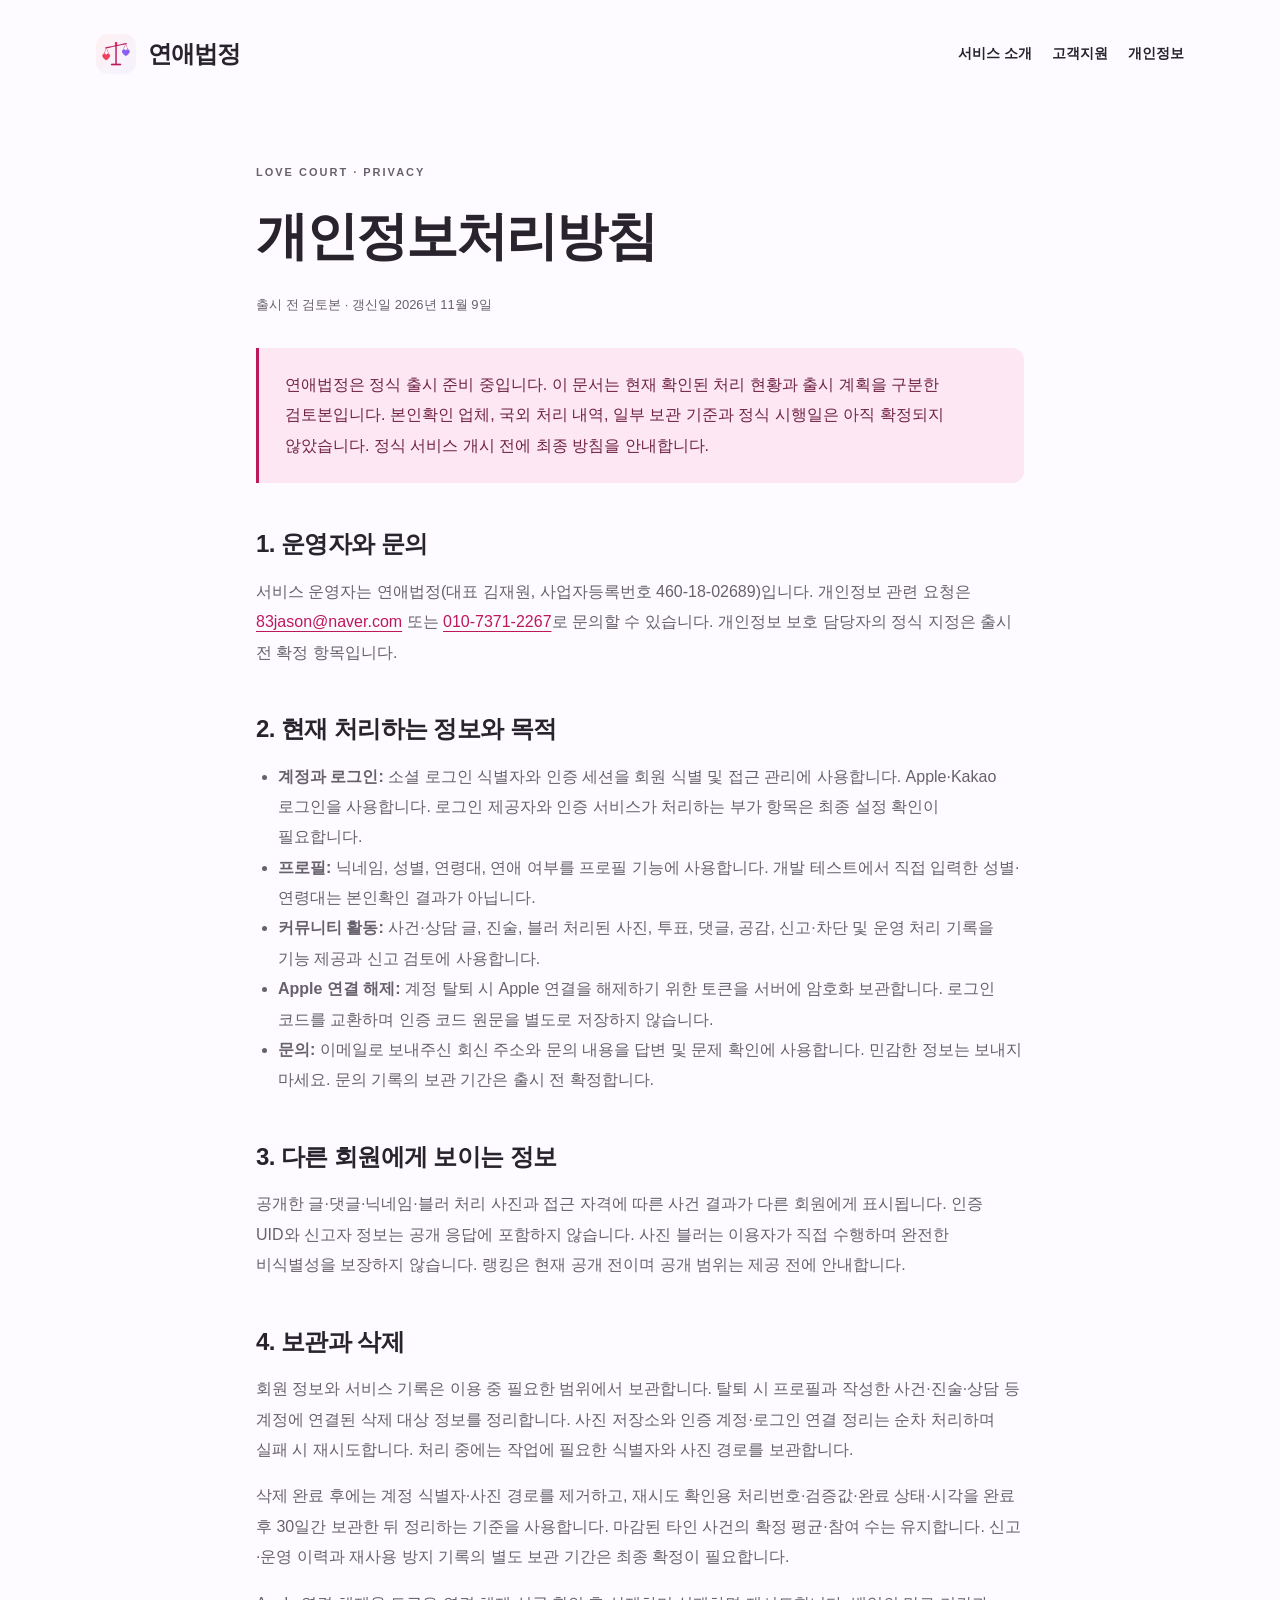
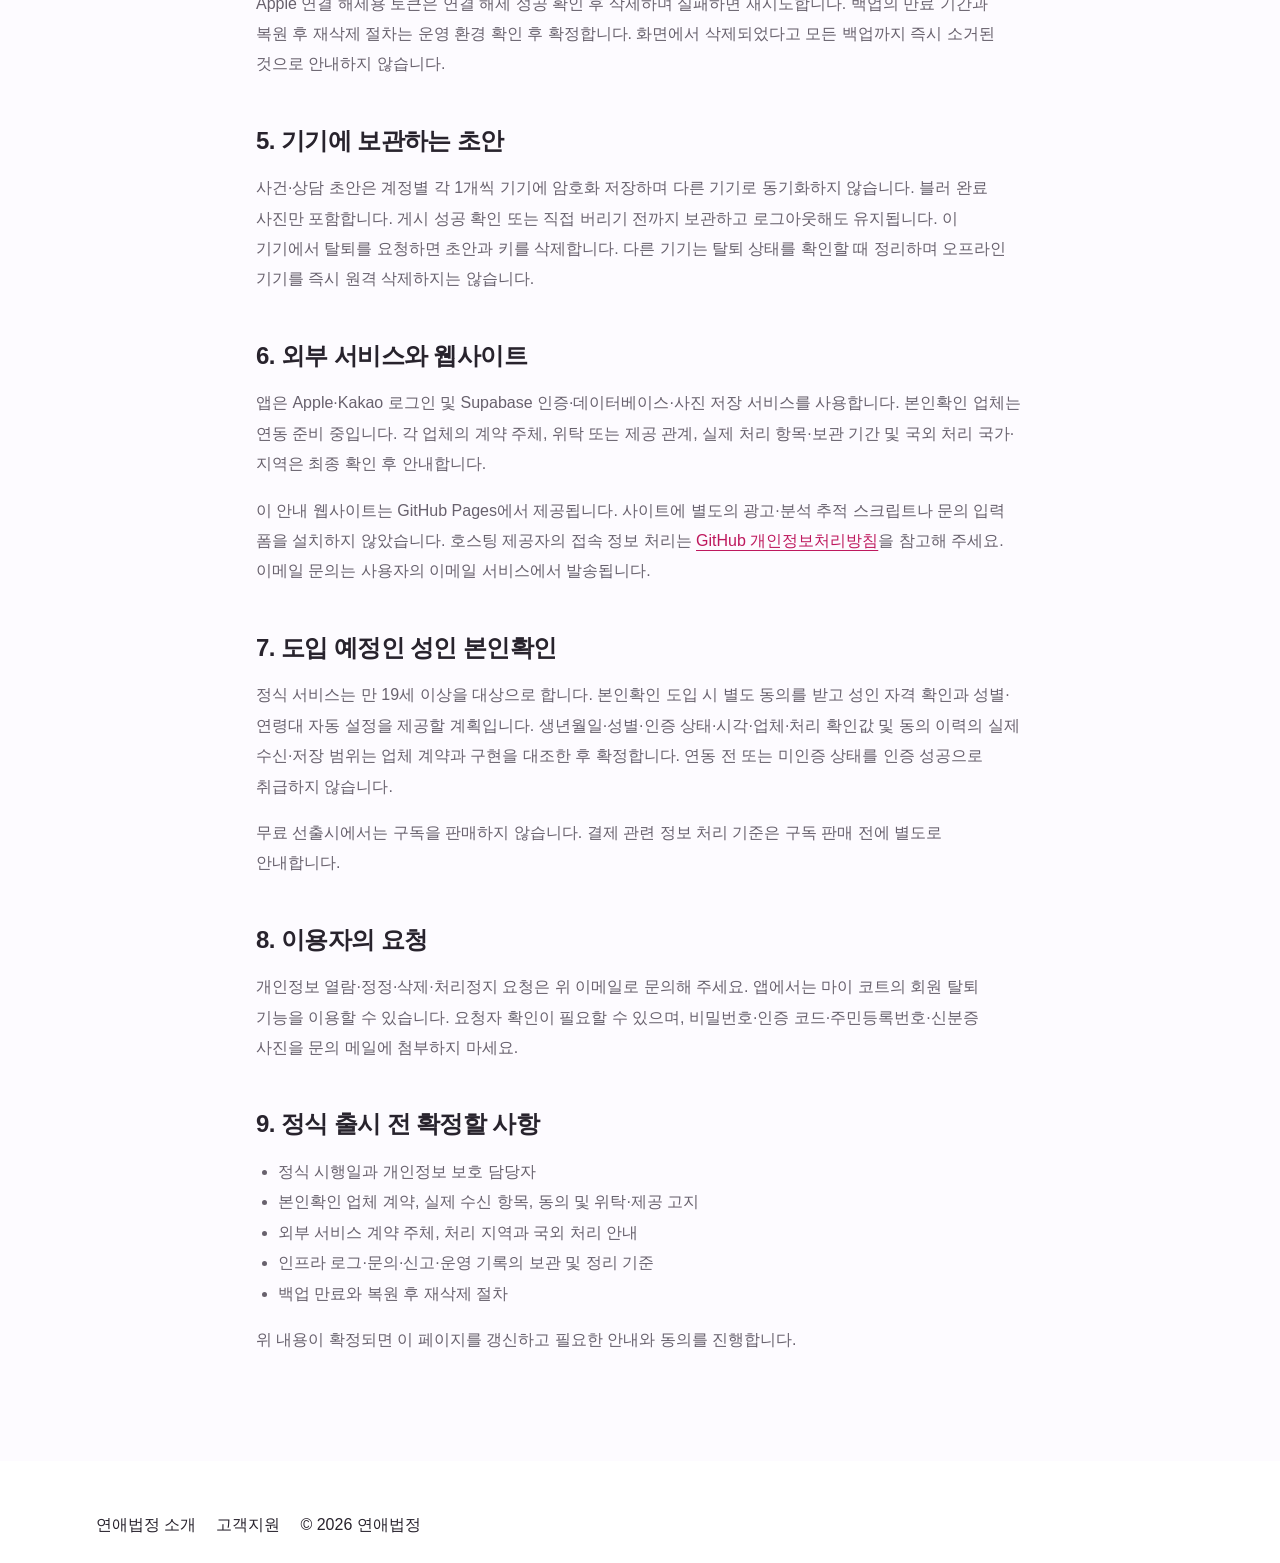
==== privacy.html @ a7d1de3e "docs: add support and privacy review pages" ====
<!doctype html>
<html lang="ko"><head><meta charset="utf-8"><meta name="viewport" content="width=device-width,initial-scale=1"><title>개인정보처리방침 · 출시 전 검토본 | 연애법정</title><meta name="description" content="연애법정의 개인정보 처리 현황과 출시 전 확정 대기 항목을 안내합니다."><link rel="icon" href="icon.png"><link rel="stylesheet" href="style.css"><link rel="stylesheet" href="legal.css"></head>
<body><a class="skip" href="#main">본문 바로가기</a><header class="wrap"><a class="brand" href="index.html"><img src="icon.png" width="40" height="40" alt="">연애법정</a><nav aria-label="주 메뉴"><a href="index.html">서비스 소개</a><a href="support.html">고객지원</a><a href="privacy.html" aria-current="page">개인정보</a></nav></header>
<main id="main" class="wrap document"><p class="eyebrow">LOVE COURT · PRIVACY</p><h1>개인정보처리방침</h1><p class="updated">출시 전 검토본 · 갱신일 2026년 11월 9일</p>
<div class="callout"><p>연애법정은 정식 출시 준비 중입니다. 이 문서는 현재 확인된 처리 현황과 출시 계획을 구분한 검토본입니다. 본인확인 업체, 국외 처리 내역, 일부 보관 기준과 정식 시행일은 아직 확정되지 않았습니다. 정식 서비스 개시 전에 최종 방침을 안내합니다.</p></div>
<h2>1. 운영자와 문의</h2><p>서비스 운영자는 연애법정(대표 김재원, 사업자등록번호 460-18-02689)입니다. 개인정보 관련 요청은 <a href="mailto:83jason@naver.com">83jason@naver.com</a> 또는 <a href="tel:01073712267">010-7371-2267</a>로 문의할 수 있습니다. 개인정보 보호 담당자의 정식 지정은 출시 전 확정 항목입니다.</p>
<h2>2. 현재 처리하는 정보와 목적</h2><ul><li><strong>계정과 로그인:</strong> 소셜 로그인 식별자와 인증 세션을 회원 식별 및 접근 관리에 사용합니다. Apple·Kakao 로그인을 사용합니다. 로그인 제공자와 인증 서비스가 처리하는 부가 항목은 최종 설정 확인이 필요합니다.</li><li><strong>프로필:</strong> 닉네임, 성별, 연령대, 연애 여부를 프로필 기능에 사용합니다. 개발 테스트에서 직접 입력한 성별·연령대는 본인확인 결과가 아닙니다.</li><li><strong>커뮤니티 활동:</strong> 사건·상담 글, 진술, 블러 처리된 사진, 투표, 댓글, 공감, 신고·차단 및 운영 처리 기록을 기능 제공과 신고 검토에 사용합니다.</li><li><strong>Apple 연결 해제:</strong> 계정 탈퇴 시 Apple 연결을 해제하기 위한 토큰을 서버에 암호화 보관합니다. 로그인 코드를 교환하며 인증 코드 원문을 별도로 저장하지 않습니다.</li><li><strong>문의:</strong> 이메일로 보내주신 회신 주소와 문의 내용을 답변 및 문제 확인에 사용합니다. 민감한 정보는 보내지 마세요. 문의 기록의 보관 기간은 출시 전 확정합니다.</li></ul>
<h2>3. 다른 회원에게 보이는 정보</h2><p>공개한 글·댓글·닉네임·블러 처리 사진과 접근 자격에 따른 사건 결과가 다른 회원에게 표시됩니다. 인증 UID와 신고자 정보는 공개 응답에 포함하지 않습니다. 사진 블러는 이용자가 직접 수행하며 완전한 비식별성을 보장하지 않습니다. 랭킹은 현재 공개 전이며 공개 범위는 제공 전에 안내합니다.</p>
<h2>4. 보관과 삭제</h2><p>회원 정보와 서비스 기록은 이용 중 필요한 범위에서 보관합니다. 탈퇴 시 프로필과 작성한 사건·진술·상담 등 계정에 연결된 삭제 대상 정보를 정리합니다. 사진 저장소와 인증 계정·로그인 연결 정리는 순차 처리하며 실패 시 재시도합니다. 처리 중에는 작업에 필요한 식별자와 사진 경로를 보관합니다.</p><p>삭제 완료 후에는 계정 식별자·사진 경로를 제거하고, 재시도 확인용 처리번호·검증값·완료 상태·시각을 완료 후 30일간 보관한 뒤 정리하는 기준을 사용합니다. 마감된 타인 사건의 확정 평균·참여 수는 유지합니다. 신고·운영 이력과 재사용 방지 기록의 별도 보관 기간은 최종 확정이 필요합니다.</p><p>Apple 연결 해제용 토큰은 연결 해제 성공 확인 후 삭제하며 실패하면 재시도합니다. 백업의 만료 기간과 복원 후 재삭제 절차는 운영 환경 확인 후 확정합니다. 화면에서 삭제되었다고 모든 백업까지 즉시 소거된 것으로 안내하지 않습니다.</p>
<h2>5. 기기에 보관하는 초안</h2><p>사건·상담 초안은 계정별 각 1개씩 기기에 암호화 저장하며 다른 기기로 동기화하지 않습니다. 블러 완료 사진만 포함합니다. 게시 성공 확인 또는 직접 버리기 전까지 보관하고 로그아웃해도 유지됩니다. 이 기기에서 탈퇴를 요청하면 초안과 키를 삭제합니다. 다른 기기는 탈퇴 상태를 확인할 때 정리하며 오프라인 기기를 즉시 원격 삭제하지는 않습니다.</p>
<h2>6. 외부 서비스와 웹사이트</h2><p>앱은 Apple·Kakao 로그인 및 Supabase 인증·데이터베이스·사진 저장 서비스를 사용합니다. 본인확인 업체는 연동 준비 중입니다. 각 업체의 계약 주체, 위탁 또는 제공 관계, 실제 처리 항목·보관 기간 및 국외 처리 국가·지역은 최종 확인 후 안내합니다.</p><p>이 안내 웹사이트는 GitHub Pages에서 제공됩니다. 사이트에 별도의 광고·분석 추적 스크립트나 문의 입력 폼을 설치하지 않았습니다. 호스팅 제공자의 접속 정보 처리는 <a href="https://docs.github.com/en/site-policy/privacy-policies/github-general-privacy-statement">GitHub 개인정보처리방침</a>을 참고해 주세요. 이메일 문의는 사용자의 이메일 서비스에서 발송됩니다.</p>
<h2>7. 도입 예정인 성인 본인확인</h2><p>정식 서비스는 만 19세 이상을 대상으로 합니다. 본인확인 도입 시 별도 동의를 받고 성인 자격 확인과 성별·연령대 자동 설정을 제공할 계획입니다. 생년월일·성별·인증 상태·시각·업체·처리 확인값 및 동의 이력의 실제 수신·저장 범위는 업체 계약과 구현을 대조한 후 확정합니다. 연동 전 또는 미인증 상태를 인증 성공으로 취급하지 않습니다.</p><p>무료 선출시에서는 구독을 판매하지 않습니다. 결제 관련 정보 처리 기준은 구독 판매 전에 별도로 안내합니다.</p>
<h2>8. 이용자의 요청</h2><p>개인정보 열람·정정·삭제·처리정지 요청은 위 이메일로 문의해 주세요. 앱에서는 마이 코트의 회원 탈퇴 기능을 이용할 수 있습니다. 요청자 확인이 필요할 수 있으며, 비밀번호·인증 코드·주민등록번호·신분증 사진을 문의 메일에 첨부하지 마세요.</p>
<h2>9. 정식 출시 전 확정할 사항</h2><ul><li>정식 시행일과 개인정보 보호 담당자</li><li>본인확인 업체 계약, 실제 수신 항목, 동의 및 위탁·제공 고지</li><li>외부 서비스 계약 주체, 처리 지역과 국외 처리 안내</li><li>인프라 로그·문의·신고·운영 기록의 보관 및 정리 기준</li><li>백업 만료와 복원 후 재삭제 절차</li></ul><p>위 내용이 확정되면 이 페이지를 갱신하고 필요한 안내와 동의를 진행합니다.</p></main><footer><div class="wrap legal-nav"><a href="index.html">연애법정 소개</a><a href="support.html">고객지원</a><span>© 2026 연애법정</span></div></footer></body></html>
---- style.css ----
:root{--bg:#fdfbff;--ink:#28232d;--muted:#68616d;--pink:#be185d;--line:#e9e3eb}*{box-sizing:border-box}html{scroll-behavior:smooth;scroll-padding-top:30px}body{margin:0;background:var(--bg);color:var(--ink);font-family:-apple-system,BlinkMacSystemFont,"Apple SD Gothic Neo","Noto Sans KR",sans-serif;word-break:keep-all;line-height:1.7}a{color:inherit;text-decoration:none}a:focus-visible{outline:3px solid #7c3aed;outline-offset:6px}a:hover{text-decoration:underline}.wrap{max-width:1160px;padding:0 36px;margin:auto}header{height:108px;display:flex;align-items:center;justify-content:space-between}.brand{font-size:24px;font-weight:800;display:flex;align-items:center;gap:12px;letter-spacing:-1px}.brand img{border-radius:12px}nav{display:flex;gap:28px;align-items:center;font-size:14px;font-weight:600}.status{font-size:12px;color:#9d174d}.hero{display:grid;grid-template-columns:1.1fr 1fr;gap:40px;align-items:center;min-height:660px;padding-top:58px;padding-bottom:80px}.eyebrow{font-size:11px;font-weight:800;letter-spacing:2px;color:var(--pink);margin:0 0 22px}h1{font-size:clamp(44px,5.3vw,66px);line-height:1.2;letter-spacing:-3px;margin:0 0 26px;font-weight:800}.lead{font-size:23px;line-height:1.6;letter-spacing:-.6px;margin:0 0 20px}.intro{font-size:16px;color:var(--muted);margin-bottom:30px}.button{display:inline-flex;align-items:center;justify-content:space-between;gap:35px;padding:15px 24px;background:var(--ink);color:#fff;border-radius:10px;font-size:14px;font-weight:700}.button:hover{background:#43344b;text-decoration:none}.availability{font-size:12px;color:var(--muted);margin-top:18px}.visual{height:475px;position:relative}.orbit{position:absolute;inset:25px 0 15px;background:#fce7f3;border-radius:50%;border:1px solid #fbcfe8}.orbit:after{content:"";position:absolute;inset:25px;border:1px dashed #dbb8d0;border-radius:50%}.example-label{position:absolute;top:0;right:0;font-size:10px;color:var(--muted)}.note{position:absolute;background:#fff;padding:24px 28px;box-shadow:0 14px 40px #60244a0c;border:1px solid #eee5ec;border-radius:16px;width:270px}.note-a{top:65px;left:-8px;transform:rotate(-5deg)}.note-b{right:-6px;top:230px;transform:rotate(5deg);background:#f5f3ff}.speaker{font-size:11px;font-weight:700;color:var(--pink)}.note-b .speaker{color:#6d28d9}.note p{font-size:24px;line-height:1.5;font-weight:700;letter-spacing:-1px;margin:12px 0}.dot{width:9px;height:9px;border-radius:50%;position:absolute;right:25px;top:30px}.rose{background:#fb7185}.violet{background:#a78bfa}.center-mark{position:absolute;top:194px;left:45%;font-family:Georgia,serif;font-size:52px;font-style:italic;color:#9d5080}.visual-caption{position:absolute;bottom:-15px;left:0;right:0;text-align:center;font-size:13px;line-height:1.8;color:#685367}.about{background:#fff;padding:90px 0;border-top:1px solid var(--line);border-bottom:1px solid var(--line)}h2{font-size:36px;letter-spacing:-1.6px;line-height:1.4;margin:0 0 16px}.section-heading>p:last-child{color:var(--muted);font-size:15px}.features{display:grid;grid-template-columns:repeat(3,1fr);gap:34px;margin-top:48px}.features article{border-top:2px solid #fbcfe8;padding-top:25px}.features article:nth-child(2){border-color:#ddd6fe}.number{font-size:11px;letter-spacing:1px;color:var(--muted)}h3{font-size:20px;letter-spacing:-.6px;margin:16px 0 12px}.features p{font-size:15px;color:var(--muted);line-height:1.9}.notice{display:flex;gap:30px;align-items:flex-start;padding-top:65px;padding-bottom:65px}.notice-symbol{font-size:44px;line-height:1.4;color:var(--pink)}.notice h2{font-size:23px;letter-spacing:-.7px}.notice p{font-size:15px;color:var(--muted);max-width:850px;margin:10px 0}.notice .small{font-size:12px}.contact{background:#312737;color:#fff;padding:62px 0}.contact-inner{display:flex;justify-content:space-between;align-items:center;gap:40px}.contact .eyebrow{color:#f9a8d4}.contact h2{font-size:32px}.contact p:not(.eyebrow){font-size:14px;color:#ded5e3}.light{flex-shrink:0;background:#fce7f3;color:#54243f}.light:hover{background:#fbcfe8}footer{padding:50px 0 24px;background:#fff}.brand span{font-size:10px;letter-spacing:1.5px;color:var(--muted);font-weight:500}.business{display:flex;flex-wrap:wrap;gap:10px 28px;margin:28px 0 30px;font-size:13px}.business div{display:flex;gap:10px}.business dt{color:var(--muted)}.business dd{margin:0}.footer-bottom{display:flex;justify-content:space-between;gap:15px;border-top:1px solid var(--line);padding-top:16px;font-size:11px;color:var(--muted)}.skip{position:absolute;top:-80px;padding:10px;background:white;z-index:10}.skip:focus{top:0}@media(max-width:800px){.wrap{padding-left:24px;padding-right:24px}header{height:85px}nav{gap:18px}nav>a:first-child{display:none}.hero{grid-template-columns:1fr;padding-top:35px;gap:40px}.hero-copy{max-width:560px}h1{font-size:52px}.visual{width:min(100%,460px);margin:0 auto;height:460px}.features{grid-template-columns:1fr;gap:25px}.about{padding:60px 0}.features article{padding-top:18px}.features p{max-width:540px}.contact-inner{align-items:flex-start;flex-direction:column;gap:20px}.footer-bottom{flex-direction:column;gap:0}.footer-bottom p{margin:4px 0}.notice{gap:18px}.notice h2{font-size:21px}.business{flex-direction:column;gap:8px}}@media(max-width:400px){.brand{font-size:21px}nav{gap:12px}.status{font-size:10px}h1{font-size:44px}.lead{font-size:20px}.note{width:235px;padding:21px}.note p{font-size:21px}.visual{height:450px}.note-a{left:0}.note-b{right:0}.desktop{display:none}}@media(prefers-reduced-motion:reduce){html{scroll-behavior:auto}}

.screens{padding:80px 0;background:#faf5fc;border-bottom:1px solid var(--line)}.screens-heading{display:flex;justify-content:space-between;gap:35px;align-items:flex-end;margin-bottom:38px}.screens-heading>p{color:var(--muted);font-size:15px;margin-bottom:20px}.screens-grid{display:grid;grid-template-columns:repeat(3,minmax(0,1fr));gap:28px}.screens-grid figure{margin:0;min-width:0}.screens-grid a{display:block;border-radius:18px;overflow:hidden;border:1px solid #eaddeb;box-shadow:0 10px 24px #3a10300a;transition:transform .2s}.screens-grid a:hover{transform:translateY(-5px)}.screens-grid img{display:block;width:100%;height:auto}.screens-grid figcaption{font-size:15px;font-weight:600;margin-top:19px;line-height:1.7}.screens-grid figcaption span{display:block;font-size:11px;font-weight:500;letter-spacing:1px;color:var(--pink);margin-bottom:5px}.screens-note{font-size:12px;color:var(--muted);margin-top:28px;max-width:850px;line-height:1.9}@media(max-width:800px){.screens{padding:55px 0}.screens-heading{display:block}.screens-heading h2{font-size:30px}.screens-grid{gap:16px}.screens-grid figcaption{font-size:13px}nav{gap:14px}}@media(max-width:600px){.screens-grid{grid-template-columns:1fr;max-width:340px;margin:0 auto;gap:35px}.screens-grid figcaption{font-size:16px}.screens-grid figcaption span{font-size:12px}.screens-link{font-size:12px}.status{display:none}}@media(prefers-reduced-motion:reduce){.screens-grid a{transition:none}}
---- legal.css ----
.document{max-width:840px;padding-top:54px;padding-bottom:90px}.document h1{font-size:clamp(34px,6vw,52px);letter-spacing:-2px}.document h2{font-size:24px;letter-spacing:-.6px;margin:44px 0 14px}.document p,.document li{color:var(--muted);line-height:1.9}.document a{color:var(--pink);text-decoration:underline;text-underline-offset:4px}.document .button{color:white;text-decoration:none}.document .callout{padding:22px 26px;background:#fce7f3;border-left:3px solid var(--pink);margin:30px 0;border-radius:0 12px 12px 0}.document .callout p{margin:0;color:#702344}.document dl{display:grid;grid-template-columns:105px 1fr;gap:12px;margin:25px 0}.document dt{font-weight:700}.document dd{margin:0;overflow-wrap:anywhere}.document .updated{font-size:13px}.document details{border-top:1px solid var(--line);padding:20px 0}.document summary{cursor:pointer;font-weight:700}.document ul{padding-left:22px}.legal-nav{display:flex;gap:20px;flex-wrap:wrap}header nav{gap:20px}@media(max-width:600px){header.wrap{height:auto;min-height:90px;gap:15px;flex-wrap:wrap;padding-top:18px;padding-bottom:18px}header nav{font-size:12px;gap:15px}header nav>a:first-child{display:block}.document{padding-top:35px}.document dl{grid-template-columns:1fr;gap:4px}.document dd{margin-bottom:12px}}
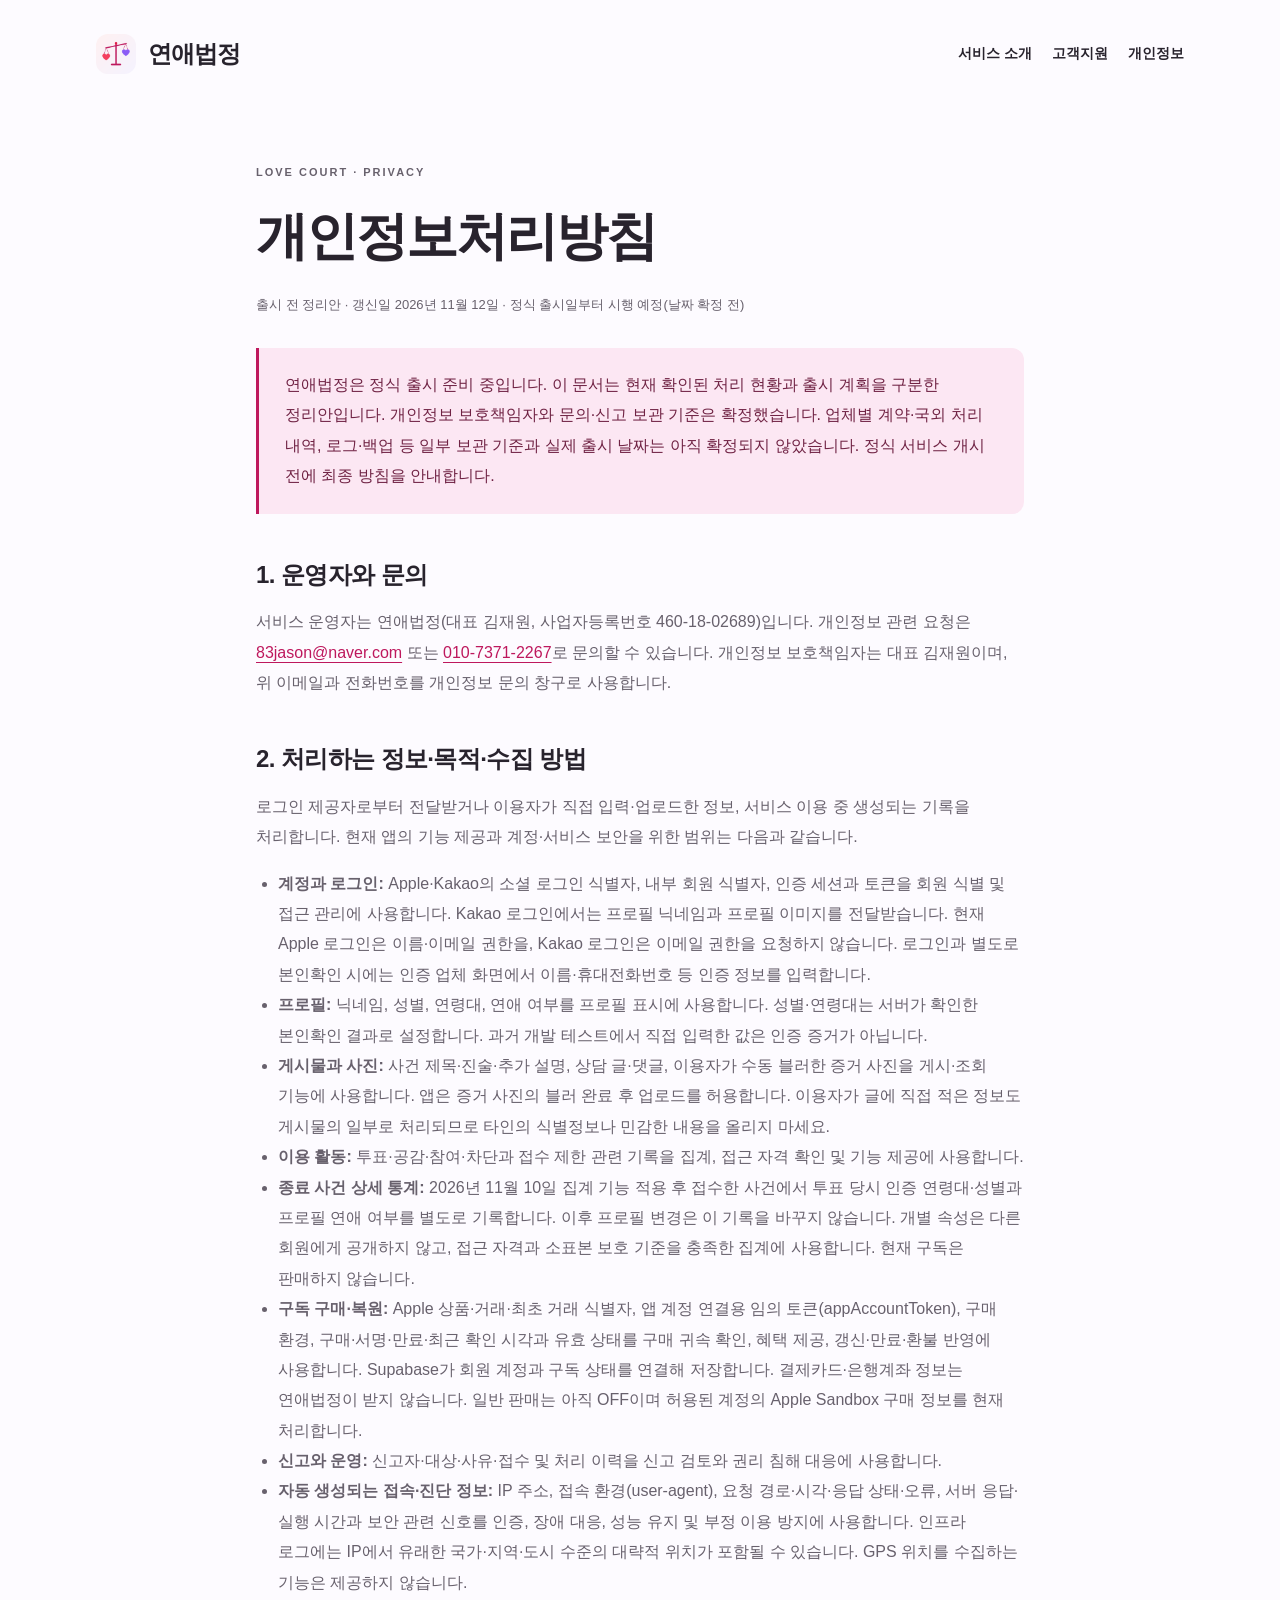
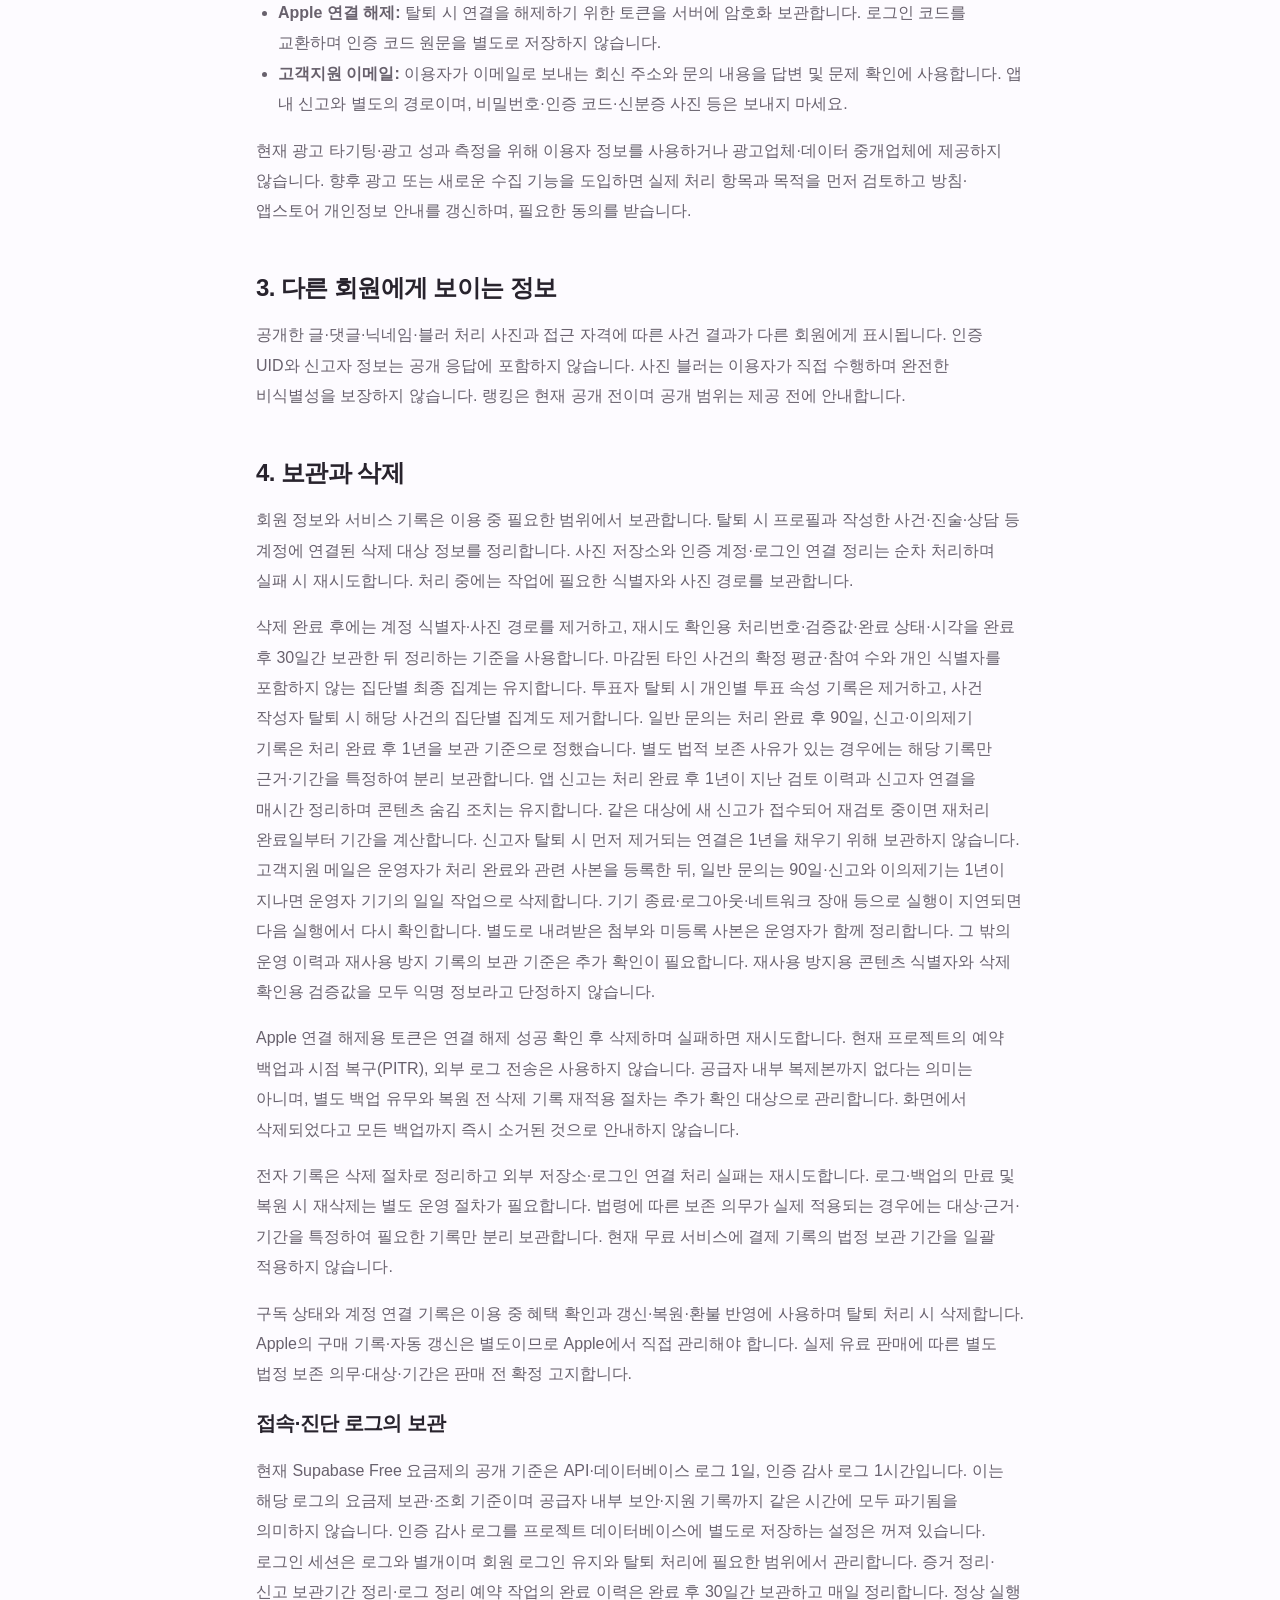
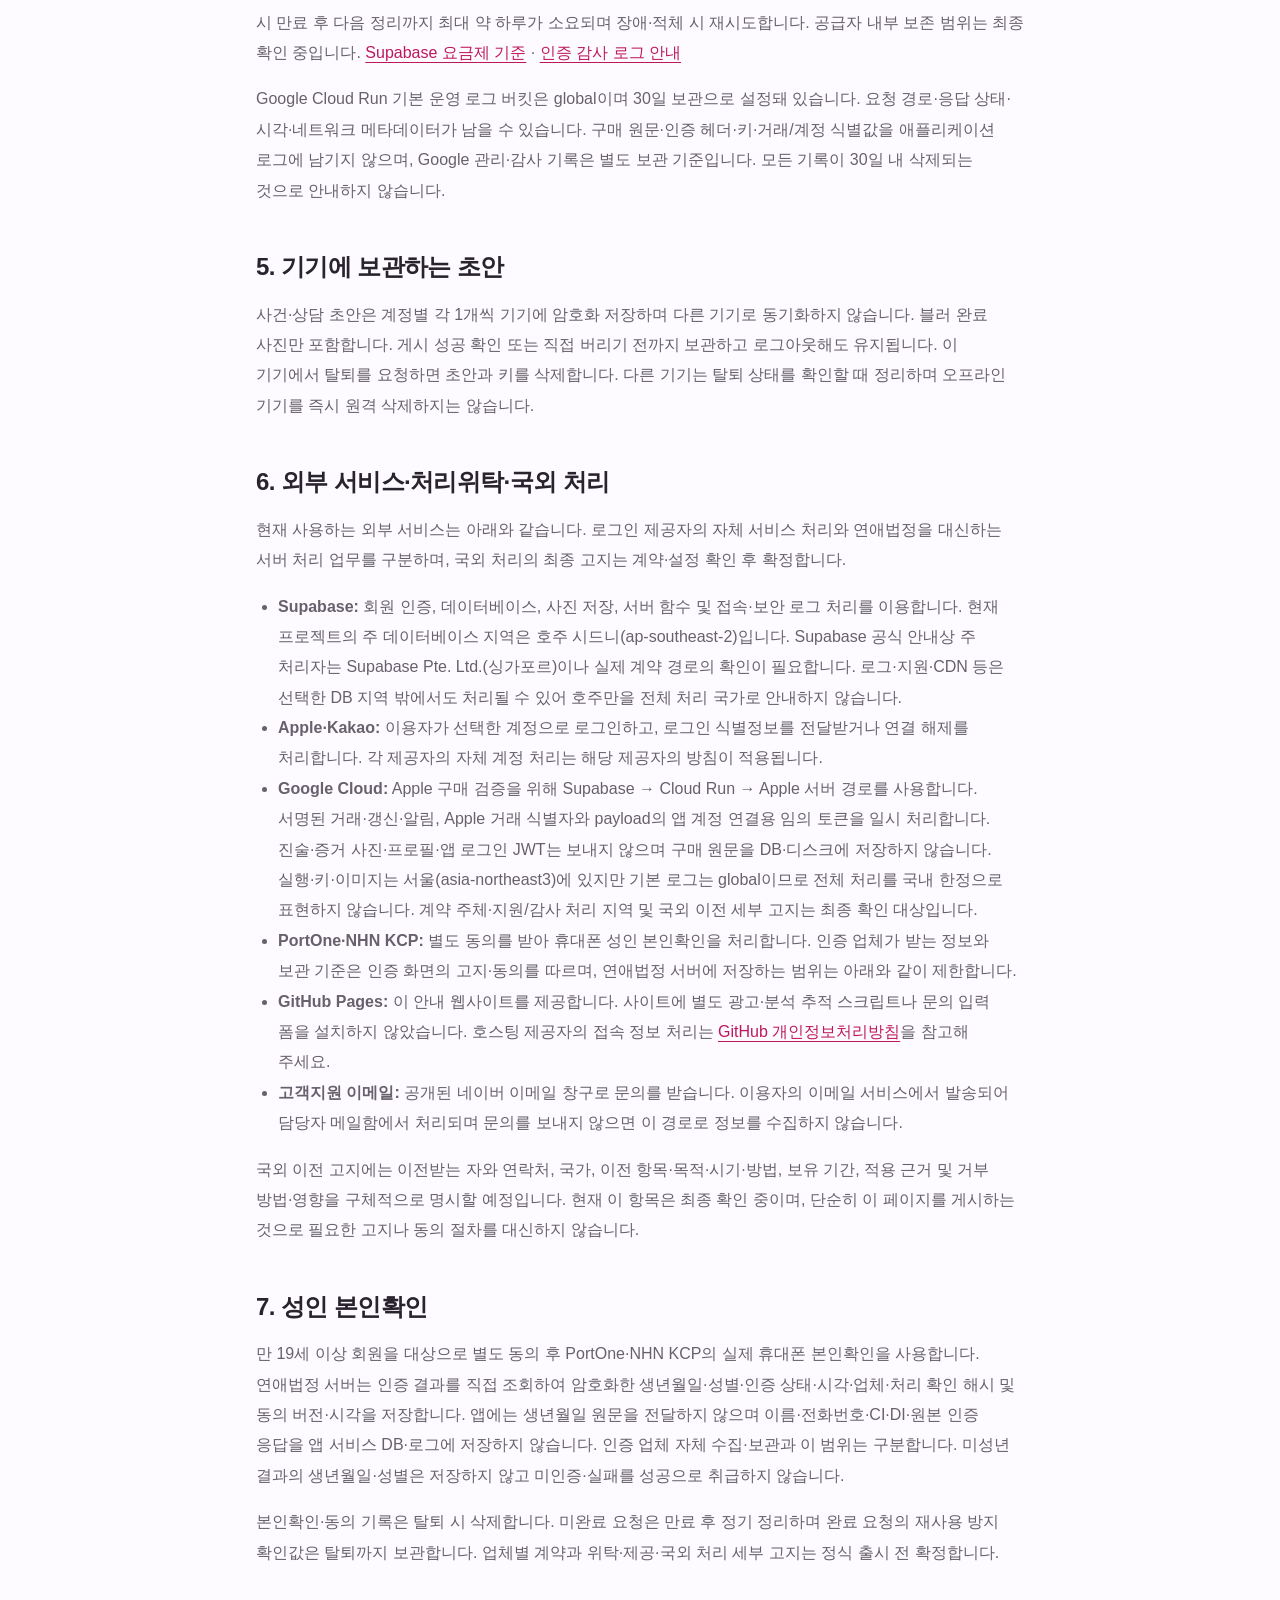
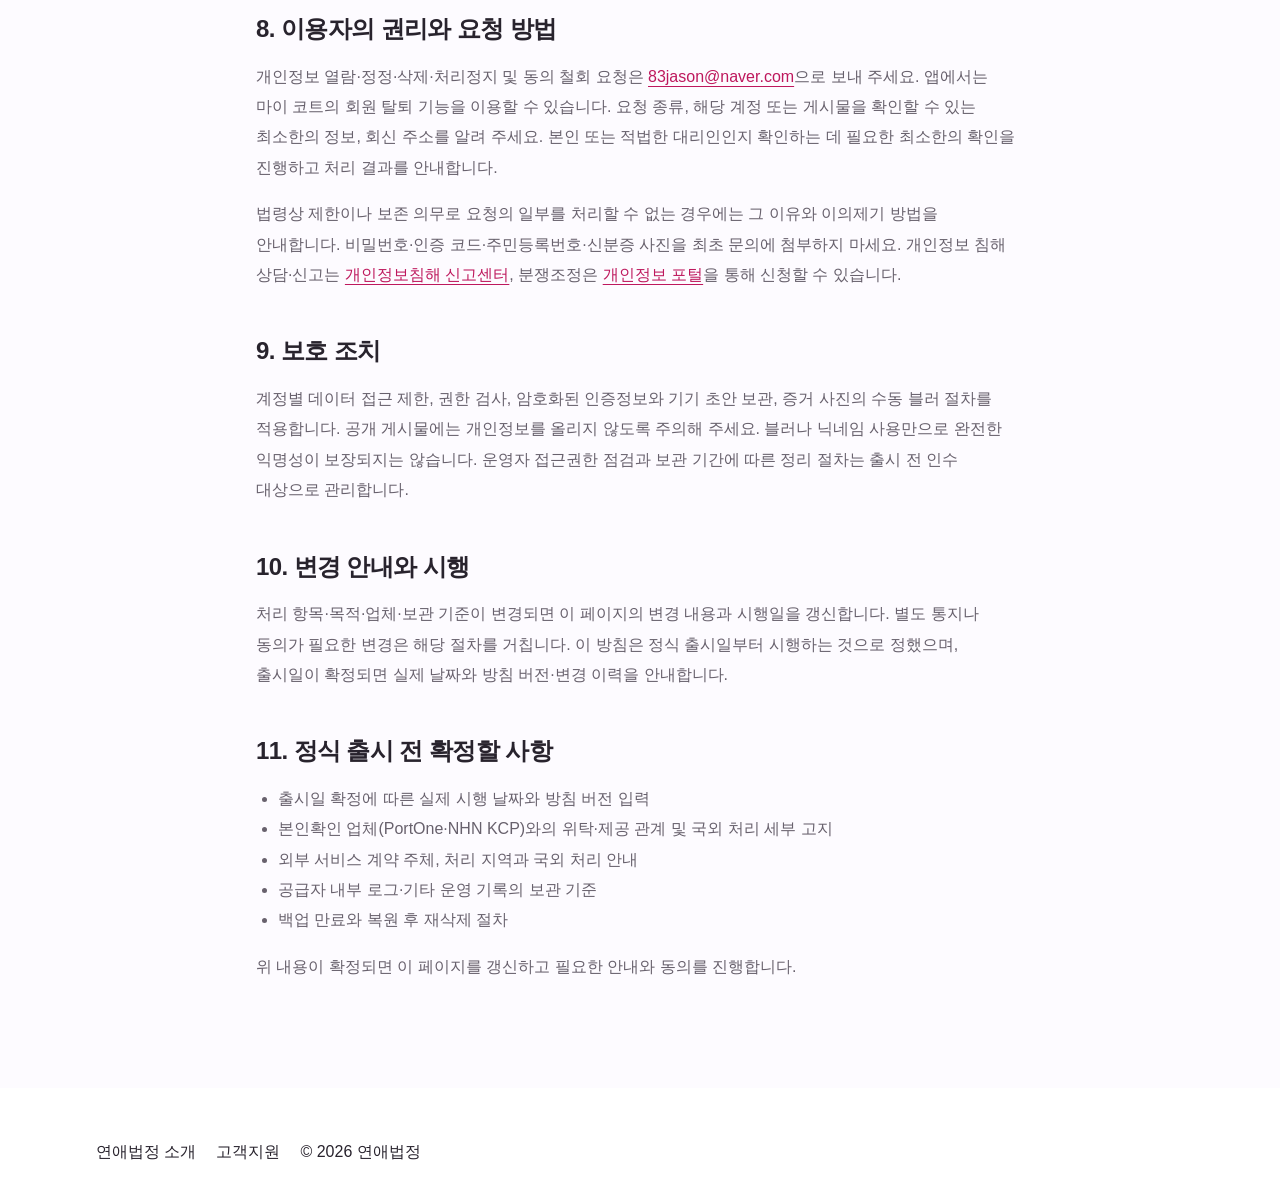
==== commit 1055eb23: "docs: publish updated privacy policy draft Reflects identity verification via PortOne/NHN KCP, Sandb" ====
--- a/privacy.html
+++ b/privacy.html
@@ -1,14 +1,48 @@
 <!doctype html>
-<html lang="ko"><head><meta charset="utf-8"><meta name="viewport" content="width=device-width,initial-scale=1"><title>개인정보처리방침 · 출시 전 검토본 | 연애법정</title><meta name="description" content="연애법정의 개인정보 처리 현황과 출시 전 확정 대기 항목을 안내합니다."><link rel="icon" href="icon.png"><link rel="stylesheet" href="style.css"><link rel="stylesheet" href="legal.css"></head>
+<html lang="ko"><head><meta charset="utf-8"><meta name="viewport" content="width=device-width,initial-scale=1"><title>개인정보처리방침 · 출시 전 정리안 | 연애법정</title><meta name="description" content="연애법정의 개인정보 처리 현황과 출시 전 확정 대기 항목을 안내합니다."><link rel="icon" href="icon.png"><link rel="stylesheet" href="style.css"><link rel="stylesheet" href="legal.css"></head>
 <body><a class="skip" href="#main">본문 바로가기</a><header class="wrap"><a class="brand" href="index.html"><img src="icon.png" width="40" height="40" alt="">연애법정</a><nav aria-label="주 메뉴"><a href="index.html">서비스 소개</a><a href="support.html">고객지원</a><a href="privacy.html" aria-current="page">개인정보</a></nav></header>
-<main id="main" class="wrap document"><p class="eyebrow">LOVE COURT · PRIVACY</p><h1>개인정보처리방침</h1><p class="updated">출시 전 검토본 · 갱신일 2026년 11월 9일</p>
-<div class="callout"><p>연애법정은 정식 출시 준비 중입니다. 이 문서는 현재 확인된 처리 현황과 출시 계획을 구분한 검토본입니다. 본인확인 업체, 국외 처리 내역, 일부 보관 기준과 정식 시행일은 아직 확정되지 않았습니다. 정식 서비스 개시 전에 최종 방침을 안내합니다.</p></div>
-<h2>1. 운영자와 문의</h2><p>서비스 운영자는 연애법정(대표 김재원, 사업자등록번호 460-18-02689)입니다. 개인정보 관련 요청은 <a href="mailto:83jason@naver.com">83jason@naver.com</a> 또는 <a href="tel:01073712267">010-7371-2267</a>로 문의할 수 있습니다. 개인정보 보호 담당자의 정식 지정은 출시 전 확정 항목입니다.</p>
-<h2>2. 현재 처리하는 정보와 목적</h2><ul><li><strong>계정과 로그인:</strong> 소셜 로그인 식별자와 인증 세션을 회원 식별 및 접근 관리에 사용합니다. Apple·Kakao 로그인을 사용합니다. 로그인 제공자와 인증 서비스가 처리하는 부가 항목은 최종 설정 확인이 필요합니다.</li><li><strong>프로필:</strong> 닉네임, 성별, 연령대, 연애 여부를 프로필 기능에 사용합니다. 개발 테스트에서 직접 입력한 성별·연령대는 본인확인 결과가 아닙니다.</li><li><strong>커뮤니티 활동:</strong> 사건·상담 글, 진술, 블러 처리된 사진, 투표, 댓글, 공감, 신고·차단 및 운영 처리 기록을 기능 제공과 신고 검토에 사용합니다.</li><li><strong>Apple 연결 해제:</strong> 계정 탈퇴 시 Apple 연결을 해제하기 위한 토큰을 서버에 암호화 보관합니다. 로그인 코드를 교환하며 인증 코드 원문을 별도로 저장하지 않습니다.</li><li><strong>문의:</strong> 이메일로 보내주신 회신 주소와 문의 내용을 답변 및 문제 확인에 사용합니다. 민감한 정보는 보내지 마세요. 문의 기록의 보관 기간은 출시 전 확정합니다.</li></ul>
+<main id="main" class="wrap document"><p class="eyebrow">LOVE COURT · PRIVACY</p><h1>개인정보처리방침</h1><p class="updated">출시 전 정리안 · 갱신일 2026년 11월 12일 · 정식 출시일부터 시행 예정(날짜 확정 전)</p>
+<div class="callout"><p>연애법정은 정식 출시 준비 중입니다. 이 문서는 현재 확인된 처리 현황과 출시 계획을 구분한 정리안입니다. 개인정보 보호책임자와 문의·신고 보관 기준은 확정했습니다. 업체별 계약·국외 처리 내역, 로그·백업 등 일부 보관 기준과 실제 출시 날짜는 아직 확정되지 않았습니다. 정식 서비스 개시 전에 최종 방침을 안내합니다.</p></div>
+<h2>1. 운영자와 문의</h2><p>서비스 운영자는 연애법정(대표 김재원, 사업자등록번호 460-18-02689)입니다. 개인정보 관련 요청은 <a href="mailto:83jason@naver.com">83jason@naver.com</a> 또는 <a href="tel:01073712267">010-7371-2267</a>로 문의할 수 있습니다. 개인정보 보호책임자는 대표 김재원이며, 위 이메일과 전화번호를 개인정보 문의 창구로 사용합니다.</p>
+<h2>2. 처리하는 정보·목적·수집 방법</h2>
+<p>로그인 제공자로부터 전달받거나 이용자가 직접 입력·업로드한 정보, 서비스 이용 중 생성되는 기록을 처리합니다. 현재 앱의 기능 제공과 계정·서비스 보안을 위한 범위는 다음과 같습니다.</p>
+<ul>
+<li><strong>계정과 로그인:</strong> Apple·Kakao의 소셜 로그인 식별자, 내부 회원 식별자, 인증 세션과 토큰을 회원 식별 및 접근 관리에 사용합니다. Kakao 로그인에서는 프로필 닉네임과 프로필 이미지를 전달받습니다. 현재 Apple 로그인은 이름·이메일 권한을, Kakao 로그인은 이메일 권한을 요청하지 않습니다. 로그인과 별도로 본인확인 시에는 인증 업체 화면에서 이름·휴대전화번호 등 인증 정보를 입력합니다.</li>
+<li><strong>프로필:</strong> 닉네임, 성별, 연령대, 연애 여부를 프로필 표시에 사용합니다. 성별·연령대는 서버가 확인한 본인확인 결과로 설정합니다. 과거 개발 테스트에서 직접 입력한 값은 인증 증거가 아닙니다.</li>
+<li><strong>게시물과 사진:</strong> 사건 제목·진술·추가 설명, 상담 글·댓글, 이용자가 수동 블러한 증거 사진을 게시·조회 기능에 사용합니다. 앱은 증거 사진의 블러 완료 후 업로드를 허용합니다. 이용자가 글에 직접 적은 정보도 게시물의 일부로 처리되므로 타인의 식별정보나 민감한 내용을 올리지 마세요.</li>
+<li><strong>이용 활동:</strong> 투표·공감·참여·차단과 접수 제한 관련 기록을 집계, 접근 자격 확인 및 기능 제공에 사용합니다.</li>
+<li><strong>종료 사건 상세 통계:</strong> 2026년 11월 10일 집계 기능 적용 후 접수한 사건에서 투표 당시 인증 연령대·성별과 프로필 연애 여부를 별도로 기록합니다. 이후 프로필 변경은 이 기록을 바꾸지 않습니다. 개별 속성은 다른 회원에게 공개하지 않고, 접근 자격과 소표본 보호 기준을 충족한 집계에 사용합니다. 현재 구독은 판매하지 않습니다.</li>
+<li><strong>구독 구매·복원:</strong> Apple 상품·거래·최초 거래 식별자, 앱 계정 연결용 임의 토큰(appAccountToken), 구매 환경, 구매·서명·만료·최근 확인 시각과 유효 상태를 구매 귀속 확인, 혜택 제공, 갱신·만료·환불 반영에 사용합니다. Supabase가 회원 계정과 구독 상태를 연결해 저장합니다. 결제카드·은행계좌 정보는 연애법정이 받지 않습니다. 일반 판매는 아직 OFF이며 허용된 계정의 Apple Sandbox 구매 정보를 현재 처리합니다.</li>
+<li><strong>신고와 운영:</strong> 신고자·대상·사유·접수 및 처리 이력을 신고 검토와 권리 침해 대응에 사용합니다.</li>
+<li><strong>자동 생성되는 접속·진단 정보:</strong> IP 주소, 접속 환경(user-agent), 요청 경로·시각·응답 상태·오류, 서버 응답·실행 시간과 보안 관련 신호를 인증, 장애 대응, 성능 유지 및 부정 이용 방지에 사용합니다. 인프라 로그에는 IP에서 유래한 국가·지역·도시 수준의 대략적 위치가 포함될 수 있습니다. GPS 위치를 수집하는 기능은 제공하지 않습니다.</li>
+<li><strong>Apple 연결 해제:</strong> 탈퇴 시 연결을 해제하기 위한 토큰을 서버에 암호화 보관합니다. 로그인 코드를 교환하며 인증 코드 원문을 별도로 저장하지 않습니다.</li>
+<li><strong>고객지원 이메일:</strong> 이용자가 이메일로 보내는 회신 주소와 문의 내용을 답변 및 문제 확인에 사용합니다. 앱 내 신고와 별도의 경로이며, 비밀번호·인증 코드·신분증 사진 등은 보내지 마세요.</li>
+</ul>
+<p>현재 광고 타기팅·광고 성과 측정을 위해 이용자 정보를 사용하거나 광고업체·데이터 중개업체에 제공하지 않습니다. 향후 광고 또는 새로운 수집 기능을 도입하면 실제 처리 항목과 목적을 먼저 검토하고 방침·앱스토어 개인정보 안내를 갱신하며, 필요한 동의를 받습니다.</p>
 <h2>3. 다른 회원에게 보이는 정보</h2><p>공개한 글·댓글·닉네임·블러 처리 사진과 접근 자격에 따른 사건 결과가 다른 회원에게 표시됩니다. 인증 UID와 신고자 정보는 공개 응답에 포함하지 않습니다. 사진 블러는 이용자가 직접 수행하며 완전한 비식별성을 보장하지 않습니다. 랭킹은 현재 공개 전이며 공개 범위는 제공 전에 안내합니다.</p>
-<h2>4. 보관과 삭제</h2><p>회원 정보와 서비스 기록은 이용 중 필요한 범위에서 보관합니다. 탈퇴 시 프로필과 작성한 사건·진술·상담 등 계정에 연결된 삭제 대상 정보를 정리합니다. 사진 저장소와 인증 계정·로그인 연결 정리는 순차 처리하며 실패 시 재시도합니다. 처리 중에는 작업에 필요한 식별자와 사진 경로를 보관합니다.</p><p>삭제 완료 후에는 계정 식별자·사진 경로를 제거하고, 재시도 확인용 처리번호·검증값·완료 상태·시각을 완료 후 30일간 보관한 뒤 정리하는 기준을 사용합니다. 마감된 타인 사건의 확정 평균·참여 수는 유지합니다. 신고·운영 이력과 재사용 방지 기록의 별도 보관 기간은 최종 확정이 필요합니다.</p><p>Apple 연결 해제용 토큰은 연결 해제 성공 확인 후 삭제하며 실패하면 재시도합니다. 백업의 만료 기간과 복원 후 재삭제 절차는 운영 환경 확인 후 확정합니다. 화면에서 삭제되었다고 모든 백업까지 즉시 소거된 것으로 안내하지 않습니다.</p>
+<h2>4. 보관과 삭제</h2><p>회원 정보와 서비스 기록은 이용 중 필요한 범위에서 보관합니다. 탈퇴 시 프로필과 작성한 사건·진술·상담 등 계정에 연결된 삭제 대상 정보를 정리합니다. 사진 저장소와 인증 계정·로그인 연결 정리는 순차 처리하며 실패 시 재시도합니다. 처리 중에는 작업에 필요한 식별자와 사진 경로를 보관합니다.</p><p>삭제 완료 후에는 계정 식별자·사진 경로를 제거하고, 재시도 확인용 처리번호·검증값·완료 상태·시각을 완료 후 30일간 보관한 뒤 정리하는 기준을 사용합니다. 마감된 타인 사건의 확정 평균·참여 수와 개인 식별자를 포함하지 않는 집단별 최종 집계는 유지합니다. 투표자 탈퇴 시 개인별 투표 속성 기록은 제거하고, 사건 작성자 탈퇴 시 해당 사건의 집단별 집계도 제거합니다. 일반 문의는 처리 완료 후 90일, 신고·이의제기 기록은 처리 완료 후 1년을 보관 기준으로 정했습니다. 별도 법적 보존 사유가 있는 경우에는 해당 기록만 근거·기간을 특정하여 분리 보관합니다. 앱 신고는 처리 완료 후 1년이 지난 검토 이력과 신고자 연결을 매시간 정리하며 콘텐츠 숨김 조치는 유지합니다. 같은 대상에 새 신고가 접수되어 재검토 중이면 재처리 완료일부터 기간을 계산합니다. 신고자 탈퇴 시 먼저 제거되는 연결은 1년을 채우기 위해 보관하지 않습니다. 고객지원 메일은 운영자가 처리 완료와 관련 사본을 등록한 뒤, 일반 문의는 90일·신고와 이의제기는 1년이 지나면 운영자 기기의 일일 작업으로 삭제합니다. 기기 종료·로그아웃·네트워크 장애 등으로 실행이 지연되면 다음 실행에서 다시 확인합니다. 별도로 내려받은 첨부와 미등록 사본은 운영자가 함께 정리합니다. 그 밖의 운영 이력과 재사용 방지 기록의 보관 기준은 추가 확인이 필요합니다. 재사용 방지용 콘텐츠 식별자와 삭제 확인용 검증값을 모두 익명 정보라고 단정하지 않습니다.</p><p>Apple 연결 해제용 토큰은 연결 해제 성공 확인 후 삭제하며 실패하면 재시도합니다. 현재 프로젝트의 예약 백업과 시점 복구(PITR), 외부 로그 전송은 사용하지 않습니다. 공급자 내부 복제본까지 없다는 의미는 아니며, 별도 백업 유무와 복원 전 삭제 기록 재적용 절차는 추가 확인 대상으로 관리합니다. 화면에서 삭제되었다고 모든 백업까지 즉시 소거된 것으로 안내하지 않습니다.</p>
+<p>전자 기록은 삭제 절차로 정리하고 외부 저장소·로그인 연결 처리 실패는 재시도합니다. 로그·백업의 만료 및 복원 시 재삭제는 별도 운영 절차가 필요합니다. 법령에 따른 보존 의무가 실제 적용되는 경우에는 대상·근거·기간을 특정하여 필요한 기록만 분리 보관합니다. 현재 무료 서비스에 결제 기록의 법정 보관 기간을 일괄 적용하지 않습니다.</p>
+<p>구독 상태와 계정 연결 기록은 이용 중 혜택 확인과 갱신·복원·환불 반영에 사용하며 탈퇴 처리 시 삭제합니다. Apple의 구매 기록·자동 갱신은 별도이므로 Apple에서 직접 관리해야 합니다. 실제 유료 판매에 따른 별도 법정 보존 의무·대상·기간은 판매 전 확정 고지합니다.</p>
+<h3>접속·진단 로그의 보관</h3><p>현재 Supabase Free 요금제의 공개 기준은 API·데이터베이스 로그 1일, 인증 감사 로그 1시간입니다. 이는 해당 로그의 요금제 보관·조회 기준이며 공급자 내부 보안·지원 기록까지 같은 시간에 모두 파기됨을 의미하지 않습니다. 인증 감사 로그를 프로젝트 데이터베이스에 별도로 저장하는 설정은 꺼져 있습니다. 로그인 세션은 로그와 별개이며 회원 로그인 유지와 탈퇴 처리에 필요한 범위에서 관리합니다. 증거 정리·신고 보관기간 정리·로그 정리 예약 작업의 완료 이력은 완료 후 30일간 보관하고 매일 정리합니다. 정상 실행 시 만료 후 다음 정리까지 최대 약 하루가 소요되며 장애·적체 시 재시도합니다. 공급자 내부 보존 범위는 최종 확인 중입니다. <a href="https://supabase.com/pricing">Supabase 요금제 기준</a> · <a href="https://supabase.com/docs/guides/auth/audit-logs">인증 감사 로그 안내</a></p>
+<p>Google Cloud Run 기본 운영 로그 버킷은 global이며 30일 보관으로 설정돼 있습니다. 요청 경로·응답 상태·시각·네트워크 메타데이터가 남을 수 있습니다. 구매 원문·인증 헤더·키·거래/계정 식별값을 애플리케이션 로그에 남기지 않으며, Google 관리·감사 기록은 별도 보관 기준입니다. 모든 기록이 30일 내 삭제되는 것으로 안내하지 않습니다.</p>
 <h2>5. 기기에 보관하는 초안</h2><p>사건·상담 초안은 계정별 각 1개씩 기기에 암호화 저장하며 다른 기기로 동기화하지 않습니다. 블러 완료 사진만 포함합니다. 게시 성공 확인 또는 직접 버리기 전까지 보관하고 로그아웃해도 유지됩니다. 이 기기에서 탈퇴를 요청하면 초안과 키를 삭제합니다. 다른 기기는 탈퇴 상태를 확인할 때 정리하며 오프라인 기기를 즉시 원격 삭제하지는 않습니다.</p>
-<h2>6. 외부 서비스와 웹사이트</h2><p>앱은 Apple·Kakao 로그인 및 Supabase 인증·데이터베이스·사진 저장 서비스를 사용합니다. 본인확인 업체는 연동 준비 중입니다. 각 업체의 계약 주체, 위탁 또는 제공 관계, 실제 처리 항목·보관 기간 및 국외 처리 국가·지역은 최종 확인 후 안내합니다.</p><p>이 안내 웹사이트는 GitHub Pages에서 제공됩니다. 사이트에 별도의 광고·분석 추적 스크립트나 문의 입력 폼을 설치하지 않았습니다. 호스팅 제공자의 접속 정보 처리는 <a href="https://docs.github.com/en/site-policy/privacy-policies/github-general-privacy-statement">GitHub 개인정보처리방침</a>을 참고해 주세요. 이메일 문의는 사용자의 이메일 서비스에서 발송됩니다.</p>
-<h2>7. 도입 예정인 성인 본인확인</h2><p>정식 서비스는 만 19세 이상을 대상으로 합니다. 본인확인 도입 시 별도 동의를 받고 성인 자격 확인과 성별·연령대 자동 설정을 제공할 계획입니다. 생년월일·성별·인증 상태·시각·업체·처리 확인값 및 동의 이력의 실제 수신·저장 범위는 업체 계약과 구현을 대조한 후 확정합니다. 연동 전 또는 미인증 상태를 인증 성공으로 취급하지 않습니다.</p><p>무료 선출시에서는 구독을 판매하지 않습니다. 결제 관련 정보 처리 기준은 구독 판매 전에 별도로 안내합니다.</p>
-<h2>8. 이용자의 요청</h2><p>개인정보 열람·정정·삭제·처리정지 요청은 위 이메일로 문의해 주세요. 앱에서는 마이 코트의 회원 탈퇴 기능을 이용할 수 있습니다. 요청자 확인이 필요할 수 있으며, 비밀번호·인증 코드·주민등록번호·신분증 사진을 문의 메일에 첨부하지 마세요.</p>
-<h2>9. 정식 출시 전 확정할 사항</h2><ul><li>정식 시행일과 개인정보 보호 담당자</li><li>본인확인 업체 계약, 실제 수신 항목, 동의 및 위탁·제공 고지</li><li>외부 서비스 계약 주체, 처리 지역과 국외 처리 안내</li><li>인프라 로그·문의·신고·운영 기록의 보관 및 정리 기준</li><li>백업 만료와 복원 후 재삭제 절차</li></ul><p>위 내용이 확정되면 이 페이지를 갱신하고 필요한 안내와 동의를 진행합니다.</p></main><footer><div class="wrap legal-nav"><a href="index.html">연애법정 소개</a><a href="support.html">고객지원</a><span>© 2026 연애법정</span></div></footer></body></html>
+<h2>6. 외부 서비스·처리위탁·국외 처리</h2>
+<p>현재 사용하는 외부 서비스는 아래와 같습니다. 로그인 제공자의 자체 서비스 처리와 연애법정을 대신하는 서버 처리 업무를 구분하며, 국외 처리의 최종 고지는 계약·설정 확인 후 확정합니다.</p>
+<ul>
+<li><strong>Supabase:</strong> 회원 인증, 데이터베이스, 사진 저장, 서버 함수 및 접속·보안 로그 처리를 이용합니다. 현재 프로젝트의 주 데이터베이스 지역은 호주 시드니(ap-southeast-2)입니다. Supabase 공식 안내상 주 처리자는 Supabase Pte. Ltd.(싱가포르)이나 실제 계약 경로의 확인이 필요합니다. 로그·지원·CDN 등은 선택한 DB 지역 밖에서도 처리될 수 있어 호주만을 전체 처리 국가로 안내하지 않습니다.</li>
+<li><strong>Apple·Kakao:</strong> 이용자가 선택한 계정으로 로그인하고, 로그인 식별정보를 전달받거나 연결 해제를 처리합니다. 각 제공자의 자체 계정 처리는 해당 제공자의 방침이 적용됩니다.</li>
+<li><strong>Google Cloud:</strong> Apple 구매 검증을 위해 Supabase → Cloud Run → Apple 서버 경로를 사용합니다. 서명된 거래·갱신·알림, Apple 거래 식별자와 payload의 앱 계정 연결용 임의 토큰을 일시 처리합니다. 진술·증거 사진·프로필·앱 로그인 JWT는 보내지 않으며 구매 원문을 DB·디스크에 저장하지 않습니다. 실행·키·이미지는 서울(asia-northeast3)에 있지만 기본 로그는 global이므로 전체 처리를 국내 한정으로 표현하지 않습니다. 계약 주체·지원/감사 처리 지역 및 국외 이전 세부 고지는 최종 확인 대상입니다.</li>
+<li><strong>PortOne·NHN KCP:</strong> 별도 동의를 받아 휴대폰 성인 본인확인을 처리합니다. 인증 업체가 받는 정보와 보관 기준은 인증 화면의 고지·동의를 따르며, 연애법정 서버에 저장하는 범위는 아래와 같이 제한합니다.</li>
+<li><strong>GitHub Pages:</strong> 이 안내 웹사이트를 제공합니다. 사이트에 별도 광고·분석 추적 스크립트나 문의 입력 폼을 설치하지 않았습니다. 호스팅 제공자의 접속 정보 처리는 <a href="https://docs.github.com/en/site-policy/privacy-policies/github-general-privacy-statement">GitHub 개인정보처리방침</a>을 참고해 주세요.</li>
+<li><strong>고객지원 이메일:</strong> 공개된 네이버 이메일 창구로 문의를 받습니다. 이용자의 이메일 서비스에서 발송되어 담당자 메일함에서 처리되며 문의를 보내지 않으면 이 경로로 정보를 수집하지 않습니다.</li>
+</ul>
+<p>국외 이전 고지에는 이전받는 자와 연락처, 국가, 이전 항목·목적·시기·방법, 보유 기간, 적용 근거 및 거부 방법·영향을 구체적으로 명시할 예정입니다. 현재 이 항목은 최종 확인 중이며, 단순히 이 페이지를 게시하는 것으로 필요한 고지나 동의 절차를 대신하지 않습니다.</p>
+<h2>7. 성인 본인확인</h2><p>만 19세 이상 회원을 대상으로 별도 동의 후 PortOne·NHN KCP의 실제 휴대폰 본인확인을 사용합니다. 연애법정 서버는 인증 결과를 직접 조회하여 암호화한 생년월일·성별·인증 상태·시각·업체·처리 확인 해시 및 동의 버전·시각을 저장합니다. 앱에는 생년월일 원문을 전달하지 않으며 이름·전화번호·CI·DI·원본 인증 응답을 앱 서비스 DB·로그에 저장하지 않습니다. 인증 업체 자체 수집·보관과 이 범위는 구분합니다. 미성년 결과의 생년월일·성별은 저장하지 않고 미인증·실패를 성공으로 취급하지 않습니다.</p><p>본인확인·동의 기록은 탈퇴 시 삭제합니다. 미완료 요청은 만료 후 정기 정리하며 완료 요청의 재사용 방지 확인값은 탈퇴까지 보관합니다. 업체별 계약과 위탁·제공·국외 처리 세부 고지는 정식 출시 전 확정합니다.</p>
+<h2>8. 이용자의 권리와 요청 방법</h2>
+<p>개인정보 열람·정정·삭제·처리정지 및 동의 철회 요청은 <a href="mailto:83jason@naver.com">83jason@naver.com</a>으로 보내 주세요. 앱에서는 마이 코트의 회원 탈퇴 기능을 이용할 수 있습니다. 요청 종류, 해당 계정 또는 게시물을 확인할 수 있는 최소한의 정보, 회신 주소를 알려 주세요. 본인 또는 적법한 대리인인지 확인하는 데 필요한 최소한의 확인을 진행하고 처리 결과를 안내합니다.</p>
+<p>법령상 제한이나 보존 의무로 요청의 일부를 처리할 수 없는 경우에는 그 이유와 이의제기 방법을 안내합니다. 비밀번호·인증 코드·주민등록번호·신분증 사진을 최초 문의에 첨부하지 마세요. 개인정보 침해 상담·신고는 <a href="https://privacy.kisa.or.kr/">개인정보침해 신고센터</a>, 분쟁조정은 <a href="https://www.privacy.go.kr/">개인정보 포털</a>을 통해 신청할 수 있습니다.</p>
+<h2>9. 보호 조치</h2>
+<p>계정별 데이터 접근 제한, 권한 검사, 암호화된 인증정보와 기기 초안 보관, 증거 사진의 수동 블러 절차를 적용합니다. 공개 게시물에는 개인정보를 올리지 않도록 주의해 주세요. 블러나 닉네임 사용만으로 완전한 익명성이 보장되지는 않습니다. 운영자 접근권한 점검과 보관 기간에 따른 정리 절차는 출시 전 인수 대상으로 관리합니다.</p>
+<h2>10. 변경 안내와 시행</h2>
+<p>처리 항목·목적·업체·보관 기준이 변경되면 이 페이지의 변경 내용과 시행일을 갱신합니다. 별도 통지나 동의가 필요한 변경은 해당 절차를 거칩니다. 이 방침은 정식 출시일부터 시행하는 것으로 정했으며, 출시일이 확정되면 실제 날짜와 방침 버전·변경 이력을 안내합니다.</p>
+<h2>11. 정식 출시 전 확정할 사항</h2><ul><li>출시일 확정에 따른 실제 시행 날짜와 방침 버전 입력</li><li>본인확인 업체(PortOne·NHN KCP)와의 위탁·제공 관계 및 국외 처리 세부 고지</li><li>외부 서비스 계약 주체, 처리 지역과 국외 처리 안내</li><li>공급자 내부 로그·기타 운영 기록의 보관 기준</li><li>백업 만료와 복원 후 재삭제 절차</li></ul><p>위 내용이 확정되면 이 페이지를 갱신하고 필요한 안내와 동의를 진행합니다.</p></main><footer><div class="wrap legal-nav"><a href="index.html">연애법정 소개</a><a href="support.html">고객지원</a><span>© 2026 연애법정</span></div></footer></body></html>
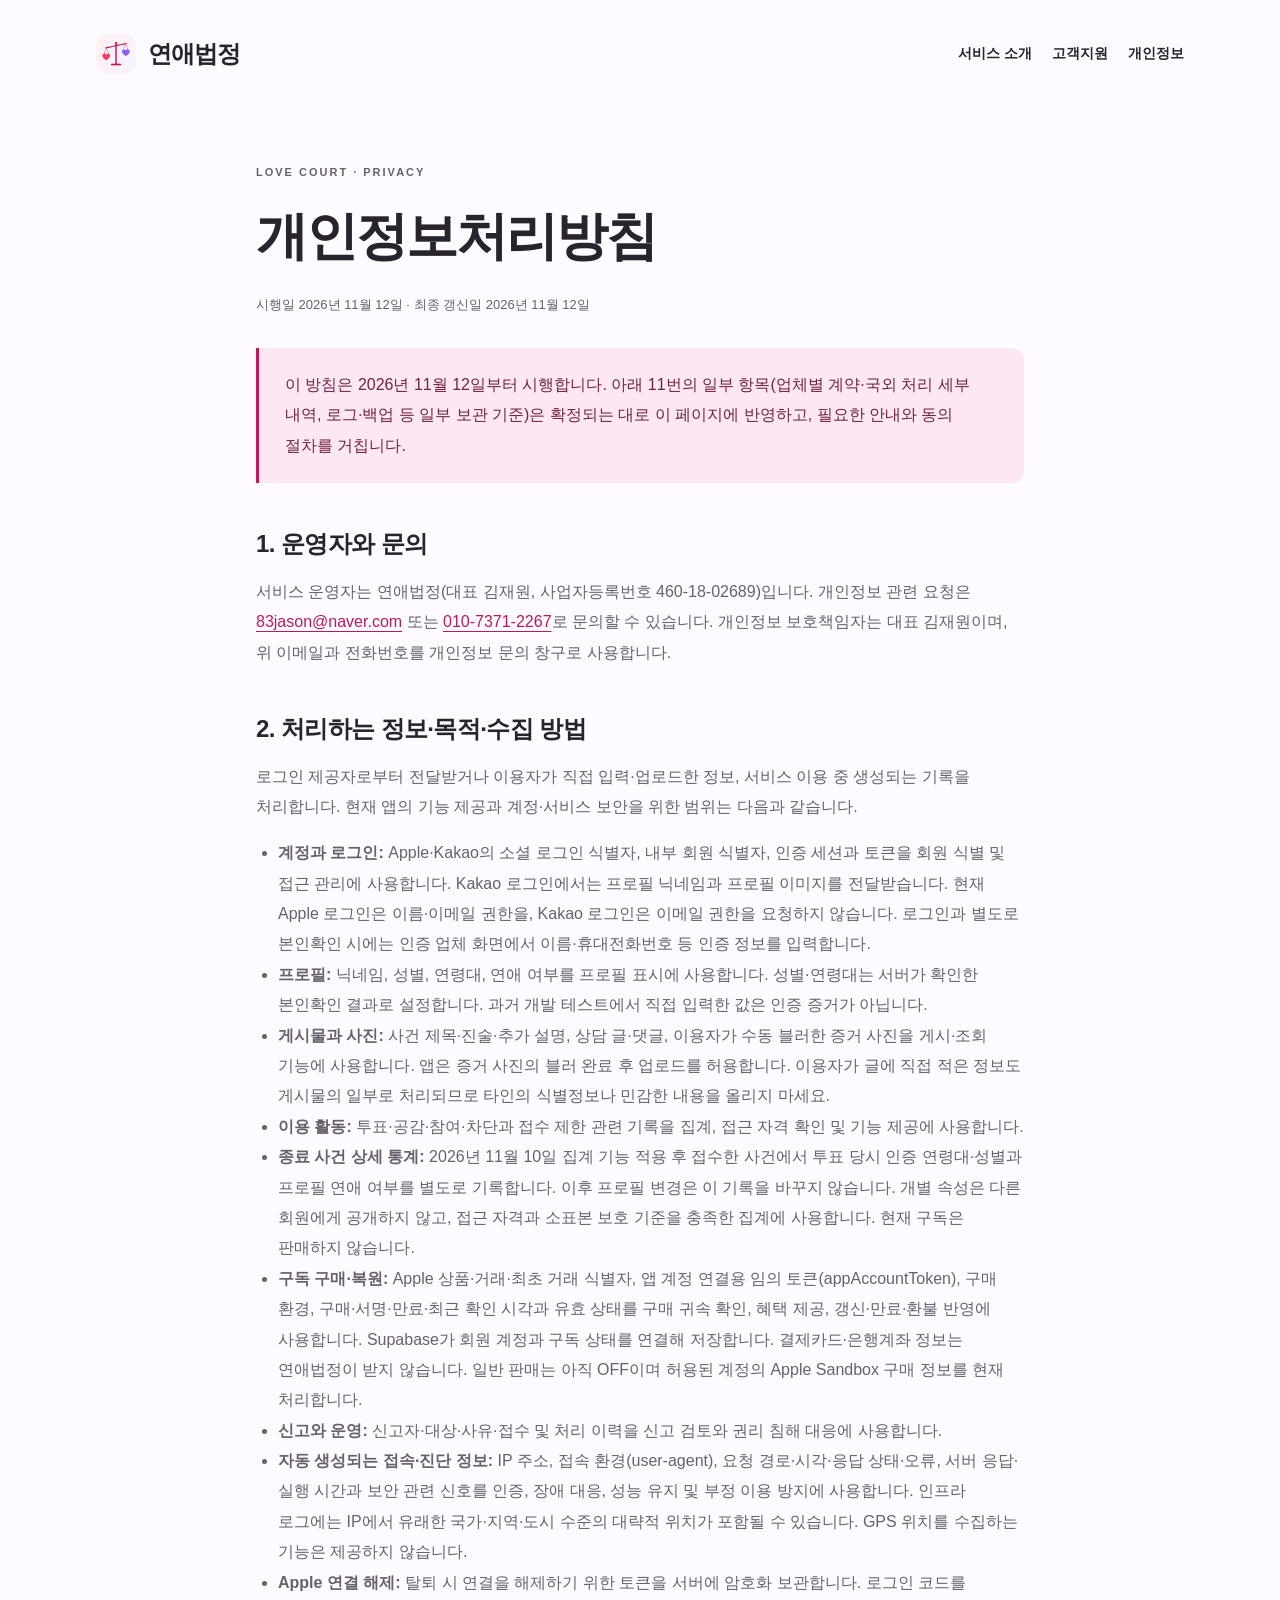
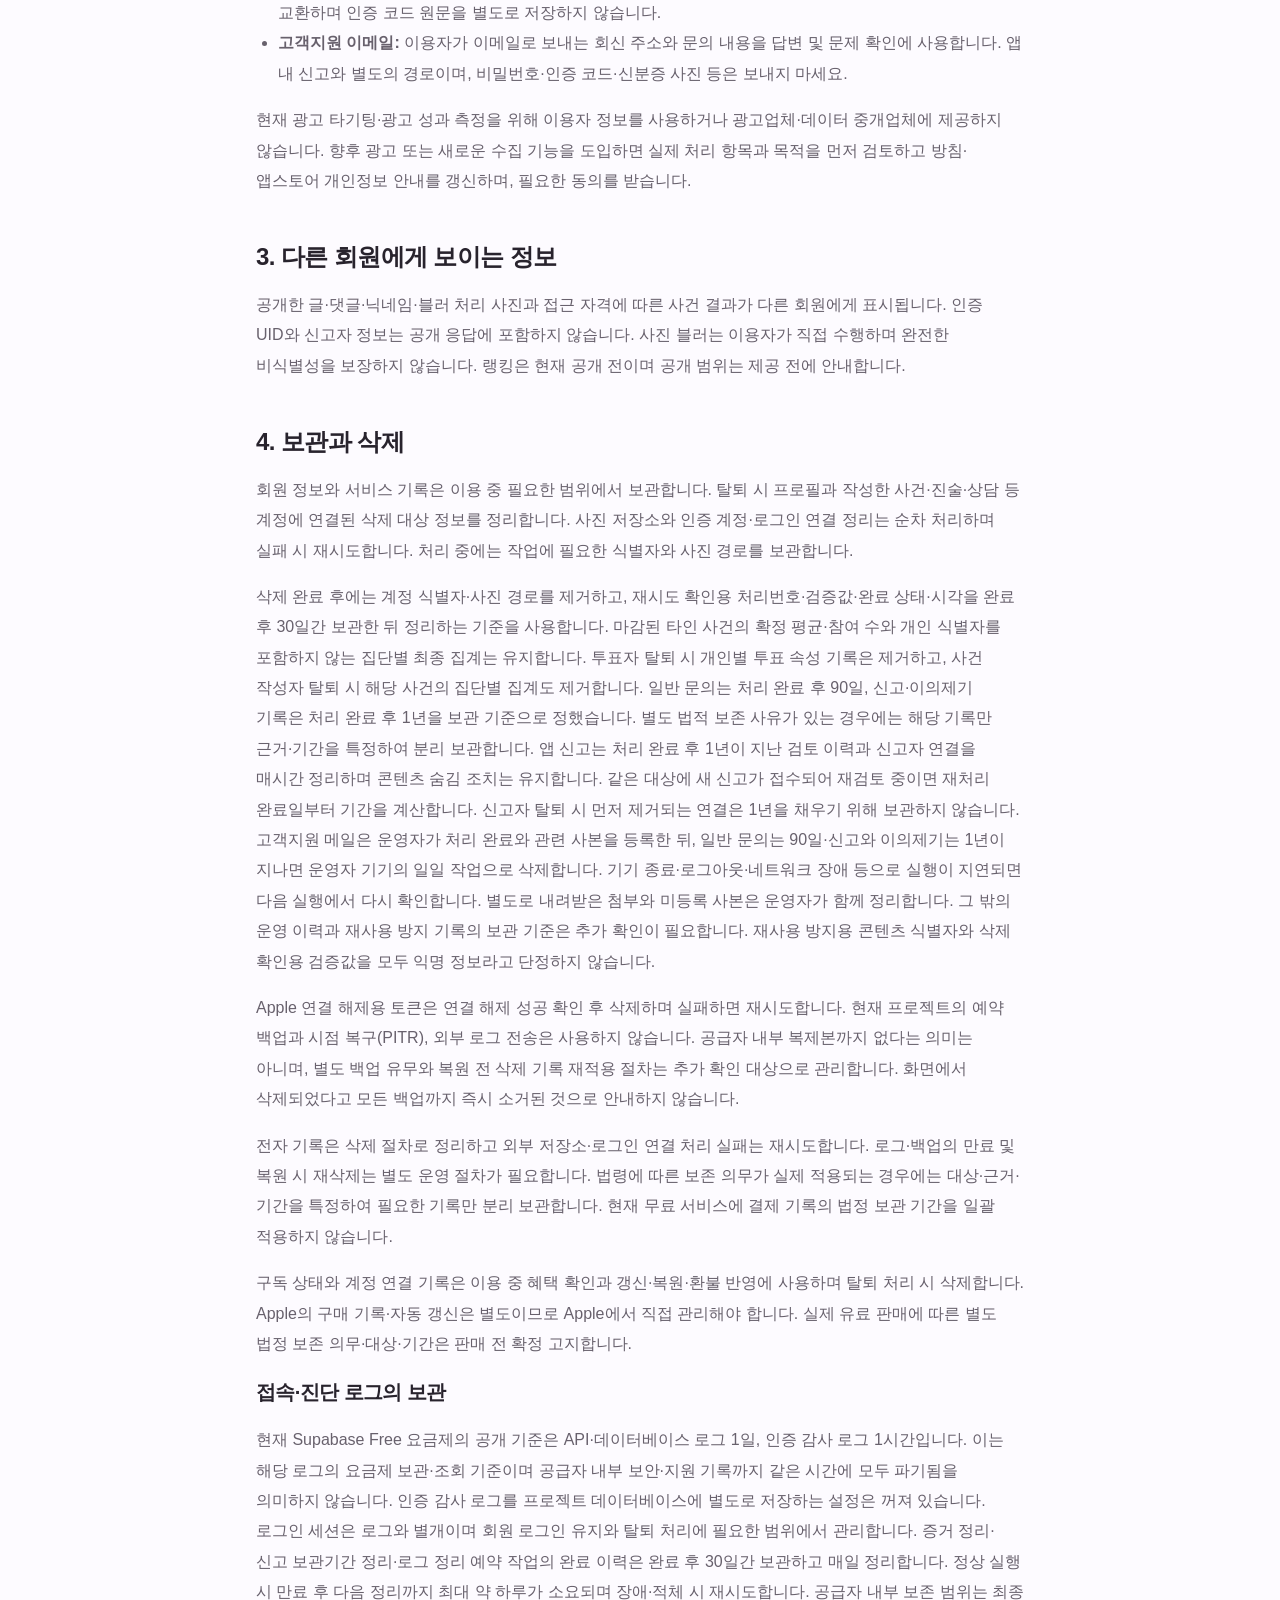
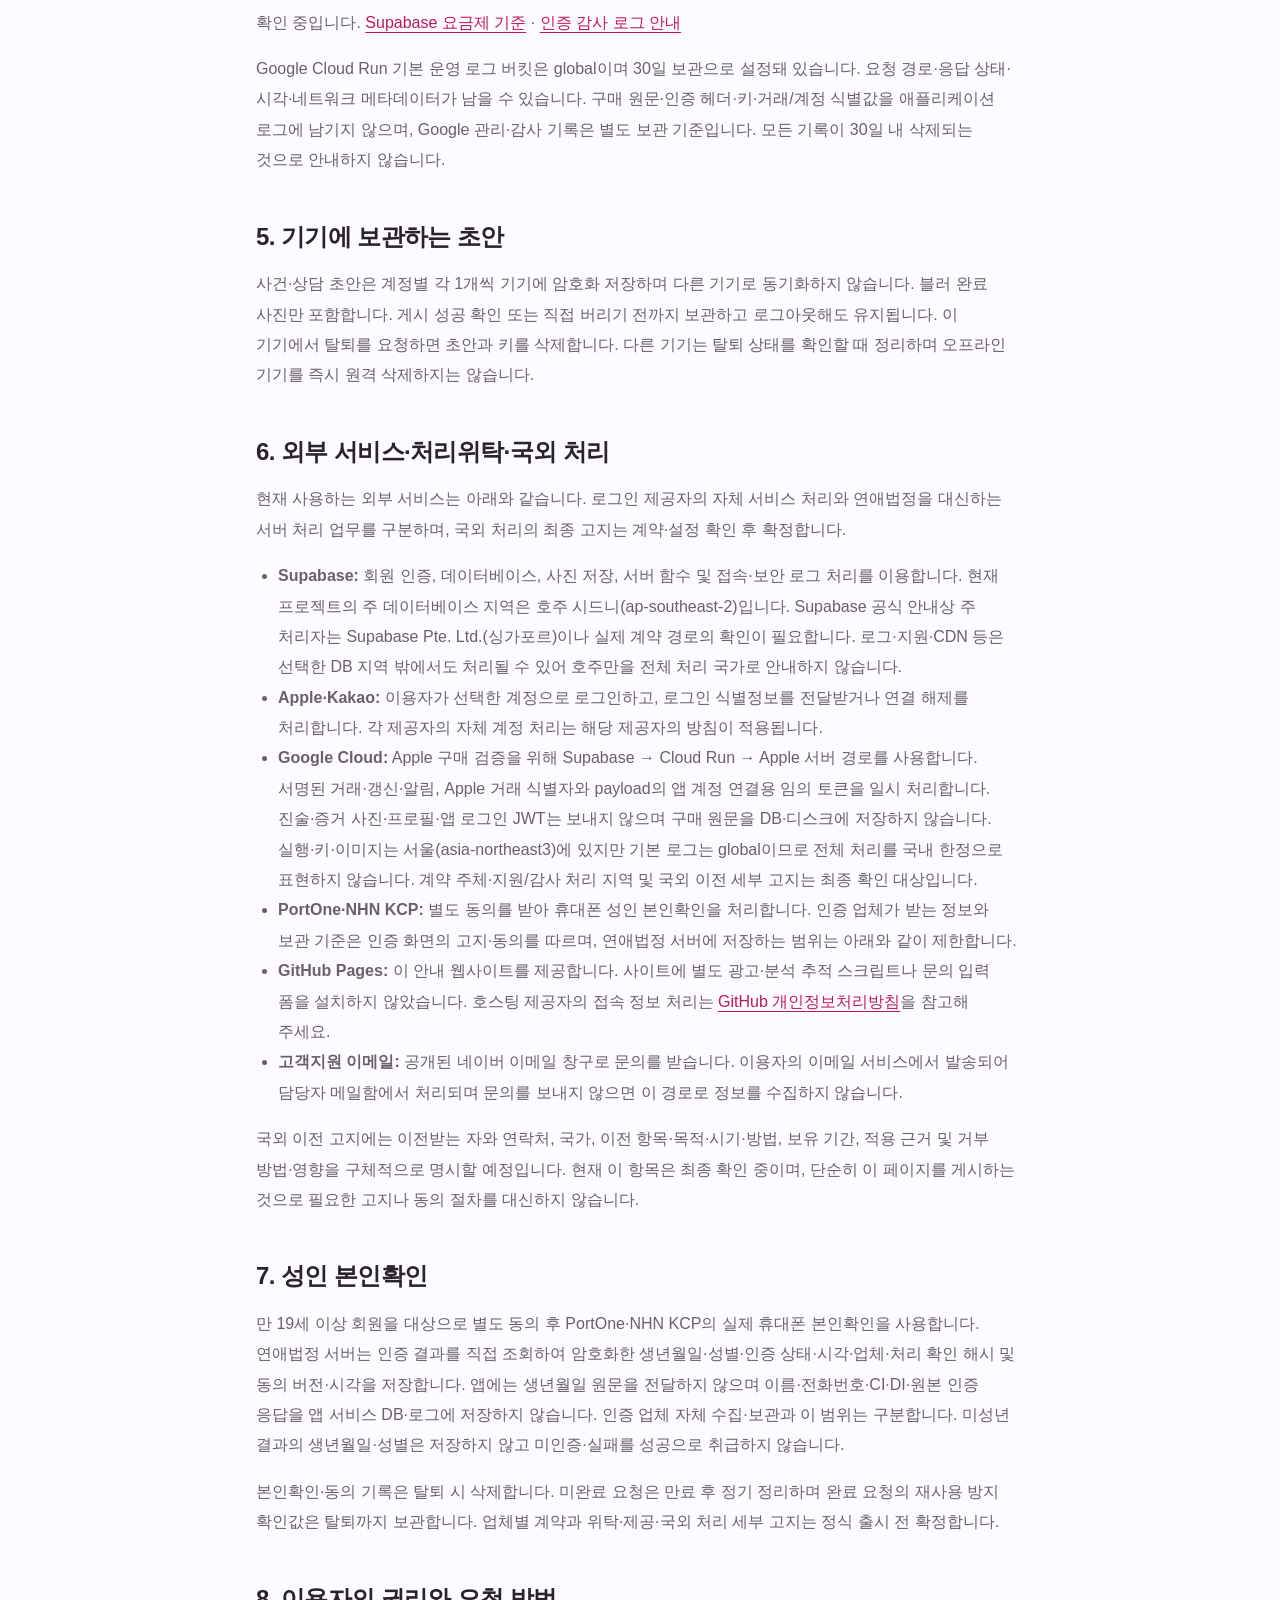
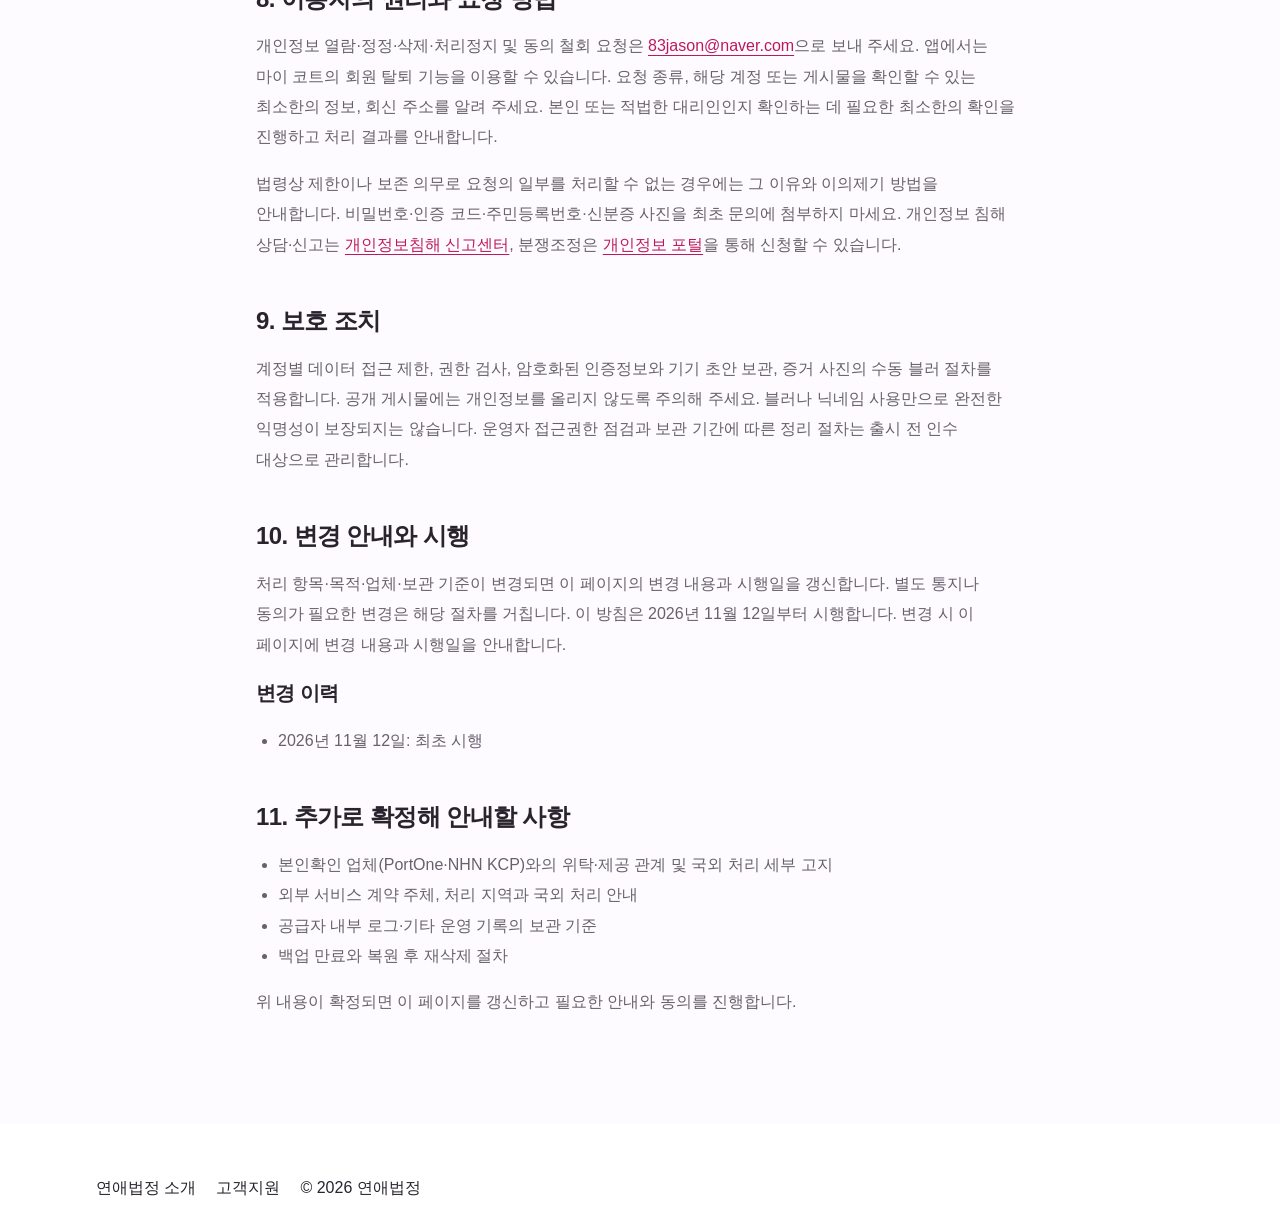
==== commit 1fb2180e: "docs: publish privacy policy effective 2026-11-12" ====
--- a/privacy.html
+++ b/privacy.html
@@ -1,8 +1,8 @@
 <!doctype html>
-<html lang="ko"><head><meta charset="utf-8"><meta name="viewport" content="width=device-width,initial-scale=1"><title>개인정보처리방침 · 출시 전 정리안 | 연애법정</title><meta name="description" content="연애법정의 개인정보 처리 현황과 출시 전 확정 대기 항목을 안내합니다."><link rel="icon" href="icon.png"><link rel="stylesheet" href="style.css"><link rel="stylesheet" href="legal.css"></head>
+<html lang="ko"><head><meta charset="utf-8"><meta name="viewport" content="width=device-width,initial-scale=1"><title>개인정보처리방침 | 연애법정</title><meta name="description" content="연애법정의 개인정보 처리 현황과 출시 전 확정 대기 항목을 안내합니다."><link rel="icon" href="icon.png"><link rel="stylesheet" href="style.css"><link rel="stylesheet" href="legal.css"></head>
 <body><a class="skip" href="#main">본문 바로가기</a><header class="wrap"><a class="brand" href="index.html"><img src="icon.png" width="40" height="40" alt="">연애법정</a><nav aria-label="주 메뉴"><a href="index.html">서비스 소개</a><a href="support.html">고객지원</a><a href="privacy.html" aria-current="page">개인정보</a></nav></header>
-<main id="main" class="wrap document"><p class="eyebrow">LOVE COURT · PRIVACY</p><h1>개인정보처리방침</h1><p class="updated">출시 전 정리안 · 갱신일 2026년 11월 12일 · 정식 출시일부터 시행 예정(날짜 확정 전)</p>
-<div class="callout"><p>연애법정은 정식 출시 준비 중입니다. 이 문서는 현재 확인된 처리 현황과 출시 계획을 구분한 정리안입니다. 개인정보 보호책임자와 문의·신고 보관 기준은 확정했습니다. 업체별 계약·국외 처리 내역, 로그·백업 등 일부 보관 기준과 실제 출시 날짜는 아직 확정되지 않았습니다. 정식 서비스 개시 전에 최종 방침을 안내합니다.</p></div>
+<main id="main" class="wrap document"><p class="eyebrow">LOVE COURT · PRIVACY</p><h1>개인정보처리방침</h1><p class="updated">시행일 2026년 11월 12일 · 최종 갱신일 2026년 11월 12일</p>
+<div class="callout"><p>이 방침은 2026년 11월 12일부터 시행합니다. 아래 11번의 일부 항목(업체별 계약·국외 처리 세부 내역, 로그·백업 등 일부 보관 기준)은 확정되는 대로 이 페이지에 반영하고, 필요한 안내와 동의 절차를 거칩니다.</p></div>
 <h2>1. 운영자와 문의</h2><p>서비스 운영자는 연애법정(대표 김재원, 사업자등록번호 460-18-02689)입니다. 개인정보 관련 요청은 <a href="mailto:83jason@naver.com">83jason@naver.com</a> 또는 <a href="tel:01073712267">010-7371-2267</a>로 문의할 수 있습니다. 개인정보 보호책임자는 대표 김재원이며, 위 이메일과 전화번호를 개인정보 문의 창구로 사용합니다.</p>
 <h2>2. 처리하는 정보·목적·수집 방법</h2>
 <p>로그인 제공자로부터 전달받거나 이용자가 직접 입력·업로드한 정보, 서비스 이용 중 생성되는 기록을 처리합니다. 현재 앱의 기능 제공과 계정·서비스 보안을 위한 범위는 다음과 같습니다.</p>
@@ -44,5 +44,5 @@
 <h2>9. 보호 조치</h2>
 <p>계정별 데이터 접근 제한, 권한 검사, 암호화된 인증정보와 기기 초안 보관, 증거 사진의 수동 블러 절차를 적용합니다. 공개 게시물에는 개인정보를 올리지 않도록 주의해 주세요. 블러나 닉네임 사용만으로 완전한 익명성이 보장되지는 않습니다. 운영자 접근권한 점검과 보관 기간에 따른 정리 절차는 출시 전 인수 대상으로 관리합니다.</p>
 <h2>10. 변경 안내와 시행</h2>
-<p>처리 항목·목적·업체·보관 기준이 변경되면 이 페이지의 변경 내용과 시행일을 갱신합니다. 별도 통지나 동의가 필요한 변경은 해당 절차를 거칩니다. 이 방침은 정식 출시일부터 시행하는 것으로 정했으며, 출시일이 확정되면 실제 날짜와 방침 버전·변경 이력을 안내합니다.</p>
-<h2>11. 정식 출시 전 확정할 사항</h2><ul><li>출시일 확정에 따른 실제 시행 날짜와 방침 버전 입력</li><li>본인확인 업체(PortOne·NHN KCP)와의 위탁·제공 관계 및 국외 처리 세부 고지</li><li>외부 서비스 계약 주체, 처리 지역과 국외 처리 안내</li><li>공급자 내부 로그·기타 운영 기록의 보관 기준</li><li>백업 만료와 복원 후 재삭제 절차</li></ul><p>위 내용이 확정되면 이 페이지를 갱신하고 필요한 안내와 동의를 진행합니다.</p></main><footer><div class="wrap legal-nav"><a href="index.html">연애법정 소개</a><a href="support.html">고객지원</a><span>© 2026 연애법정</span></div></footer></body></html>
+<p>처리 항목·목적·업체·보관 기준이 변경되면 이 페이지의 변경 내용과 시행일을 갱신합니다. 별도 통지나 동의가 필요한 변경은 해당 절차를 거칩니다. 이 방침은 2026년 11월 12일부터 시행합니다. 변경 시 이 페이지에 변경 내용과 시행일을 안내합니다.</p><h3>변경 이력</h3><ul><li>2026년 11월 12일: 최초 시행</li></ul>
+<h2>11. 추가로 확정해 안내할 사항</h2><ul><li>본인확인 업체(PortOne·NHN KCP)와의 위탁·제공 관계 및 국외 처리 세부 고지</li><li>외부 서비스 계약 주체, 처리 지역과 국외 처리 안내</li><li>공급자 내부 로그·기타 운영 기록의 보관 기준</li><li>백업 만료와 복원 후 재삭제 절차</li></ul><p>위 내용이 확정되면 이 페이지를 갱신하고 필요한 안내와 동의를 진행합니다.</p></main><footer><div class="wrap legal-nav"><a href="index.html">연애법정 소개</a><a href="support.html">고객지원</a><span>© 2026 연애법정</span></div></footer></body></html>
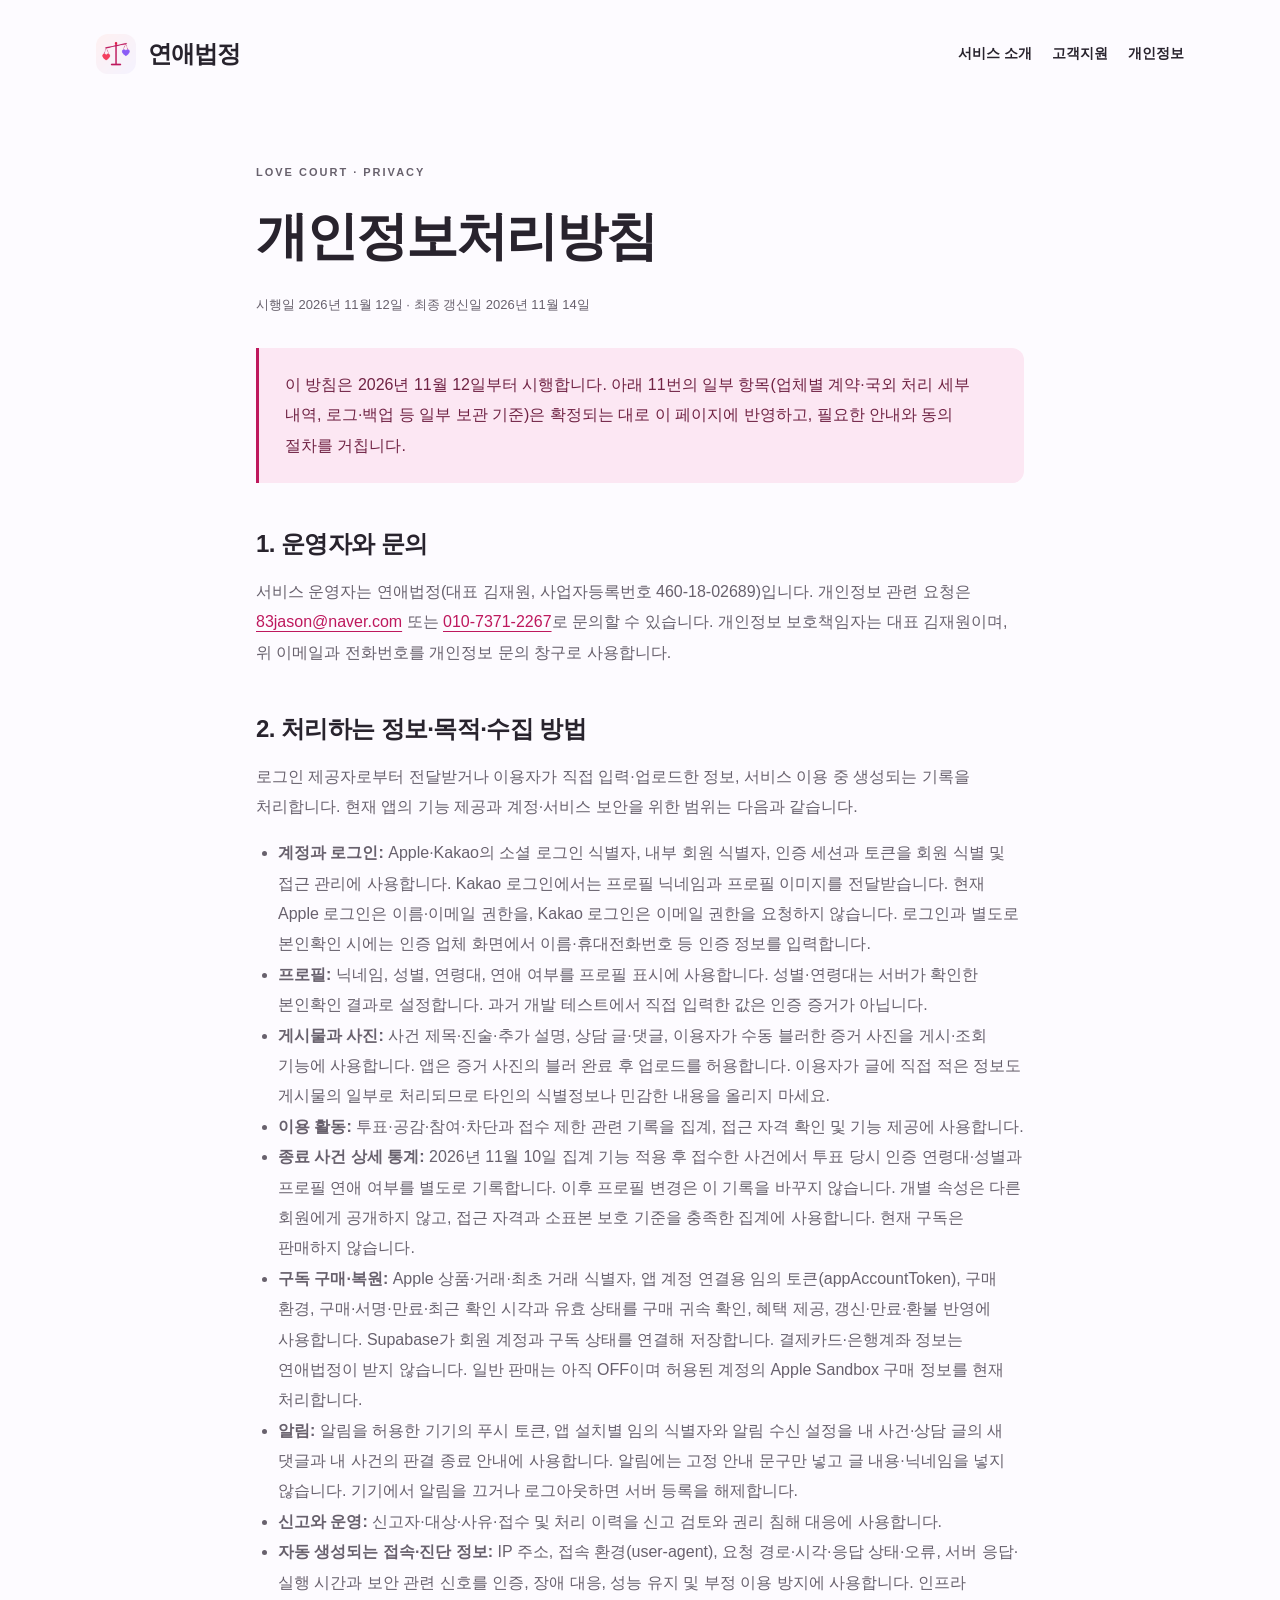
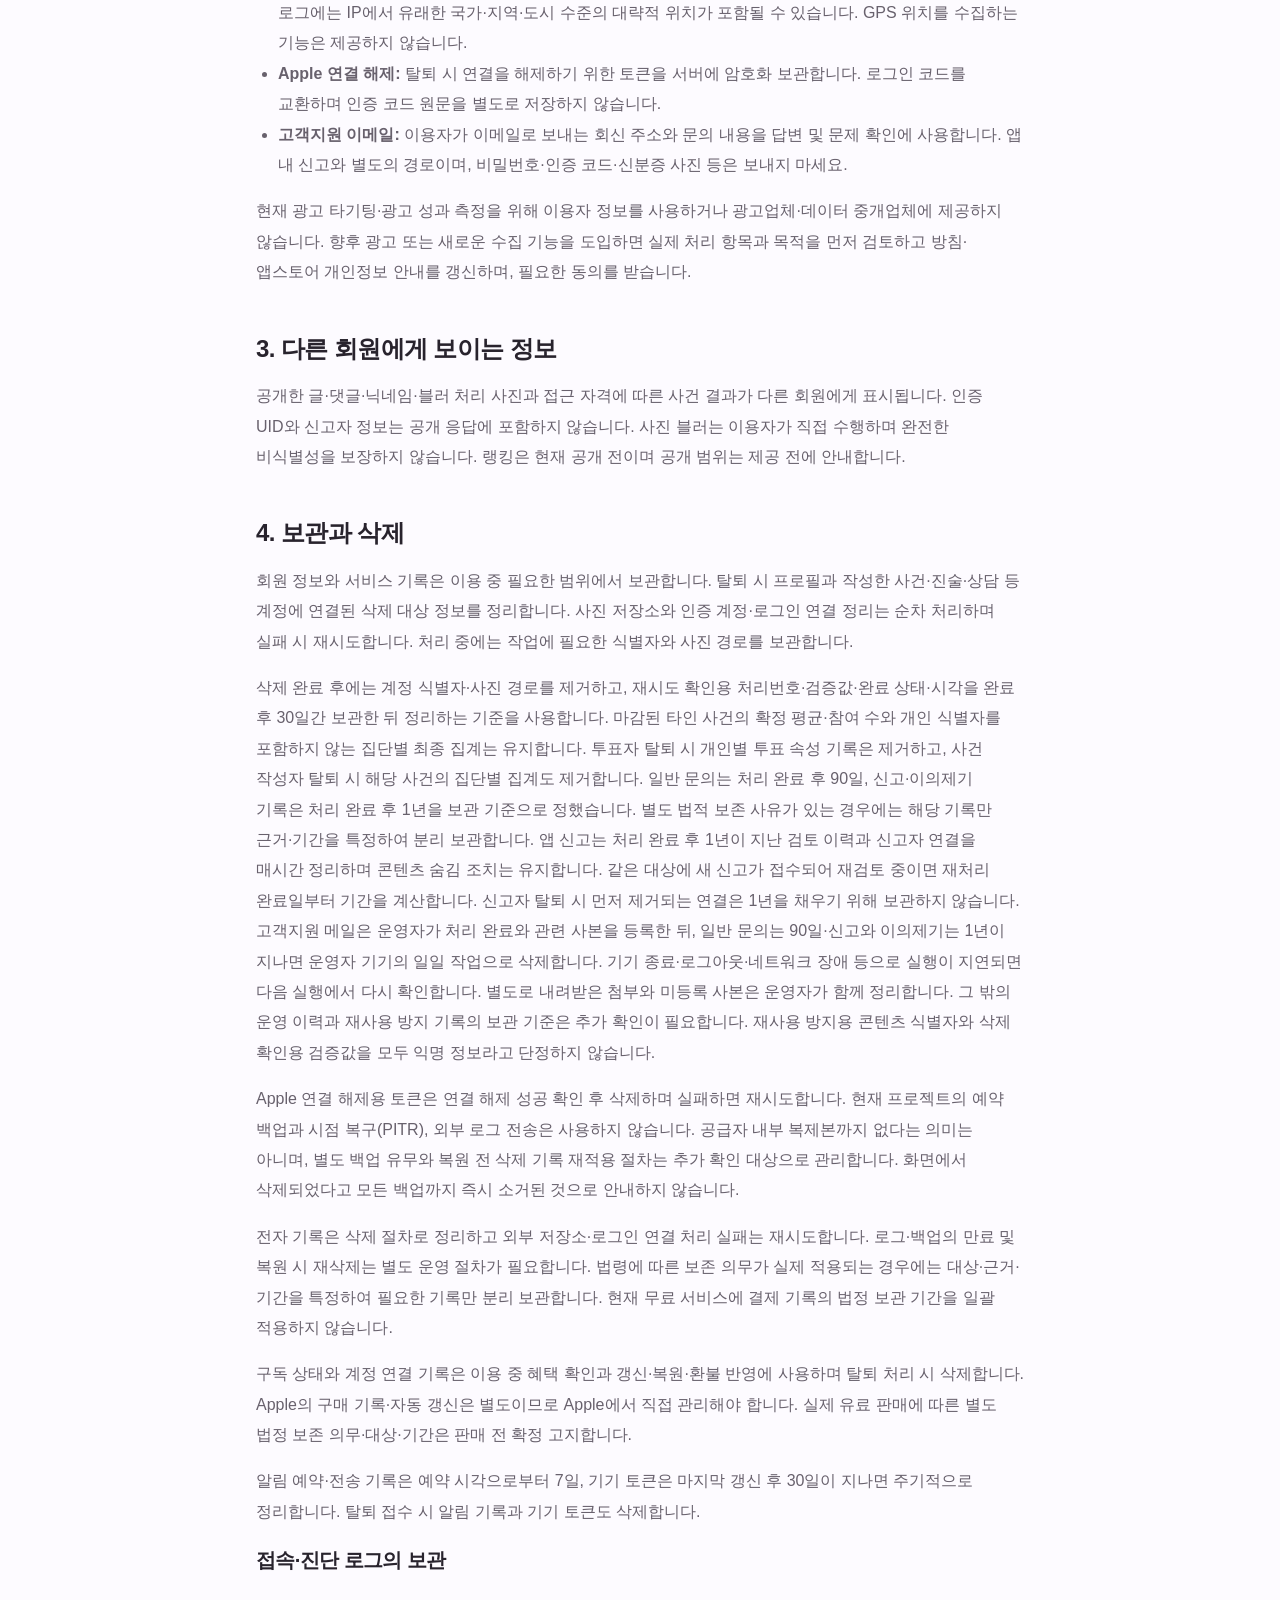
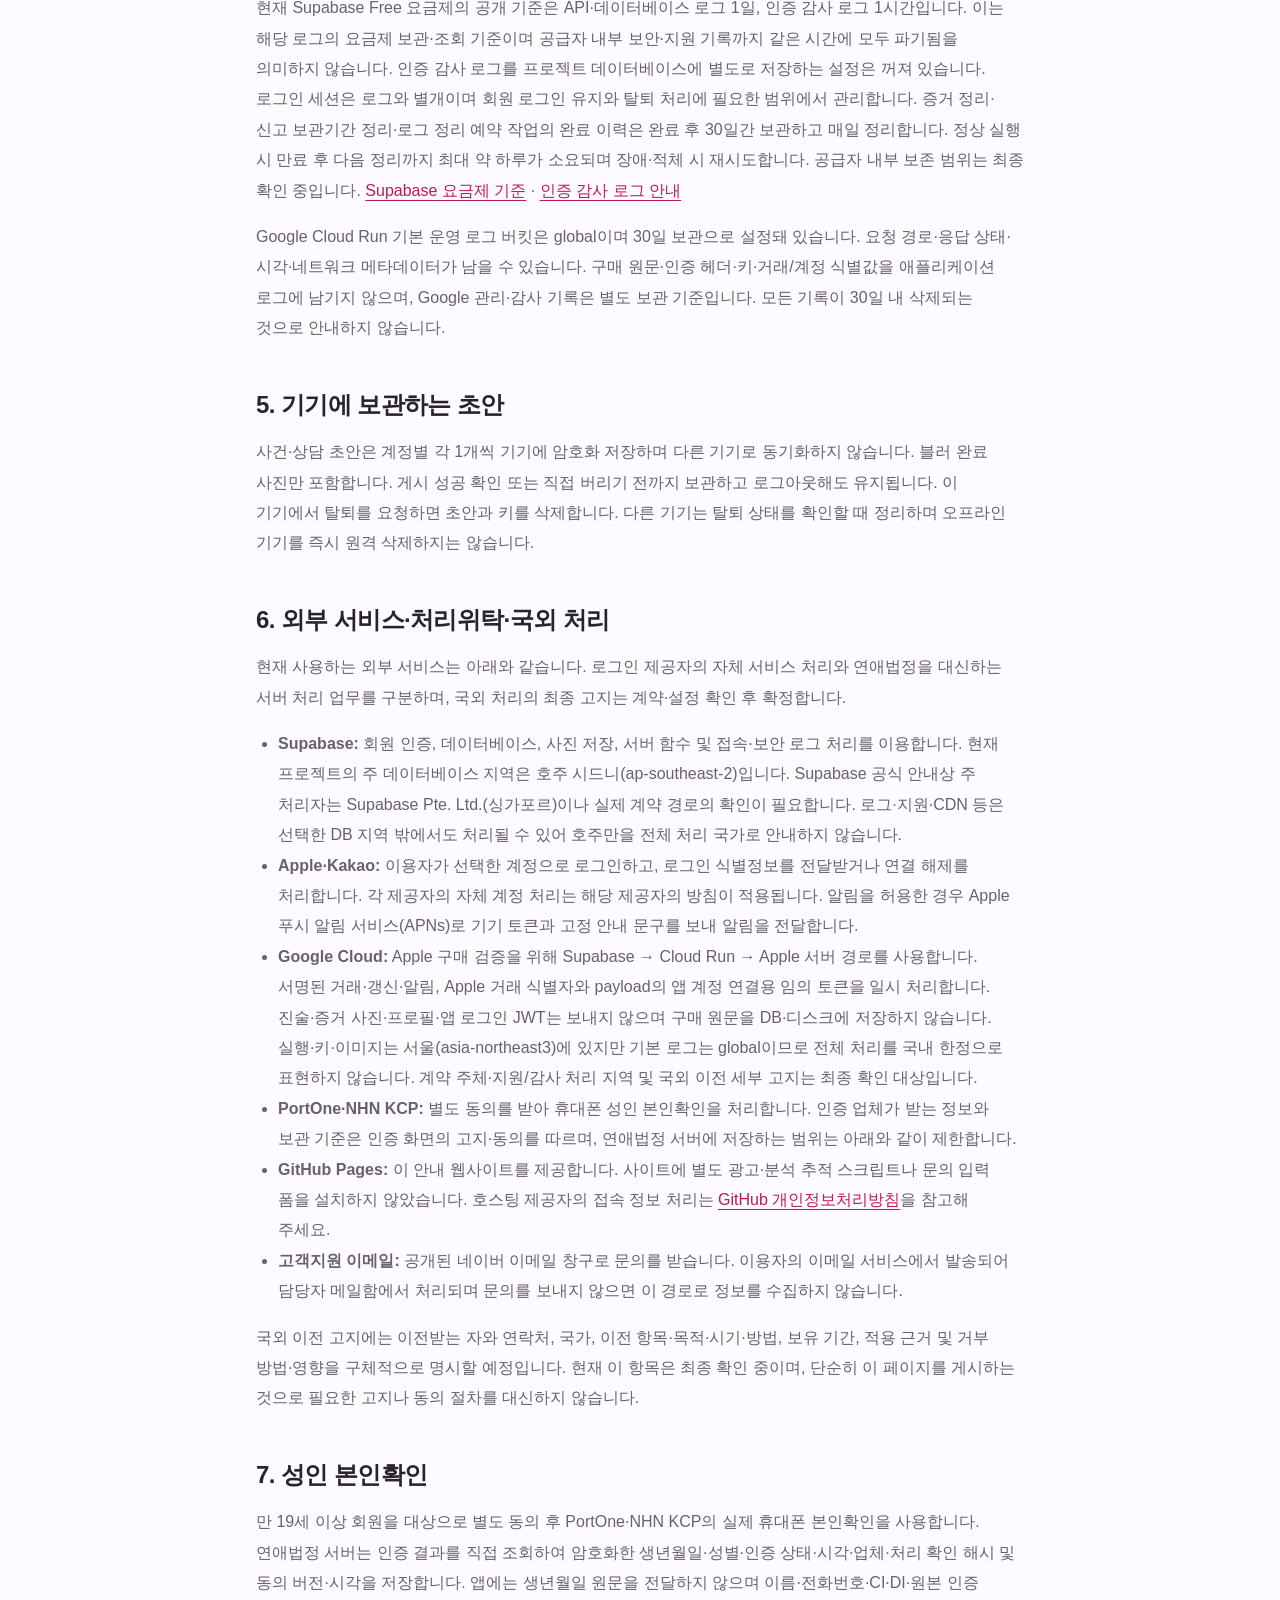
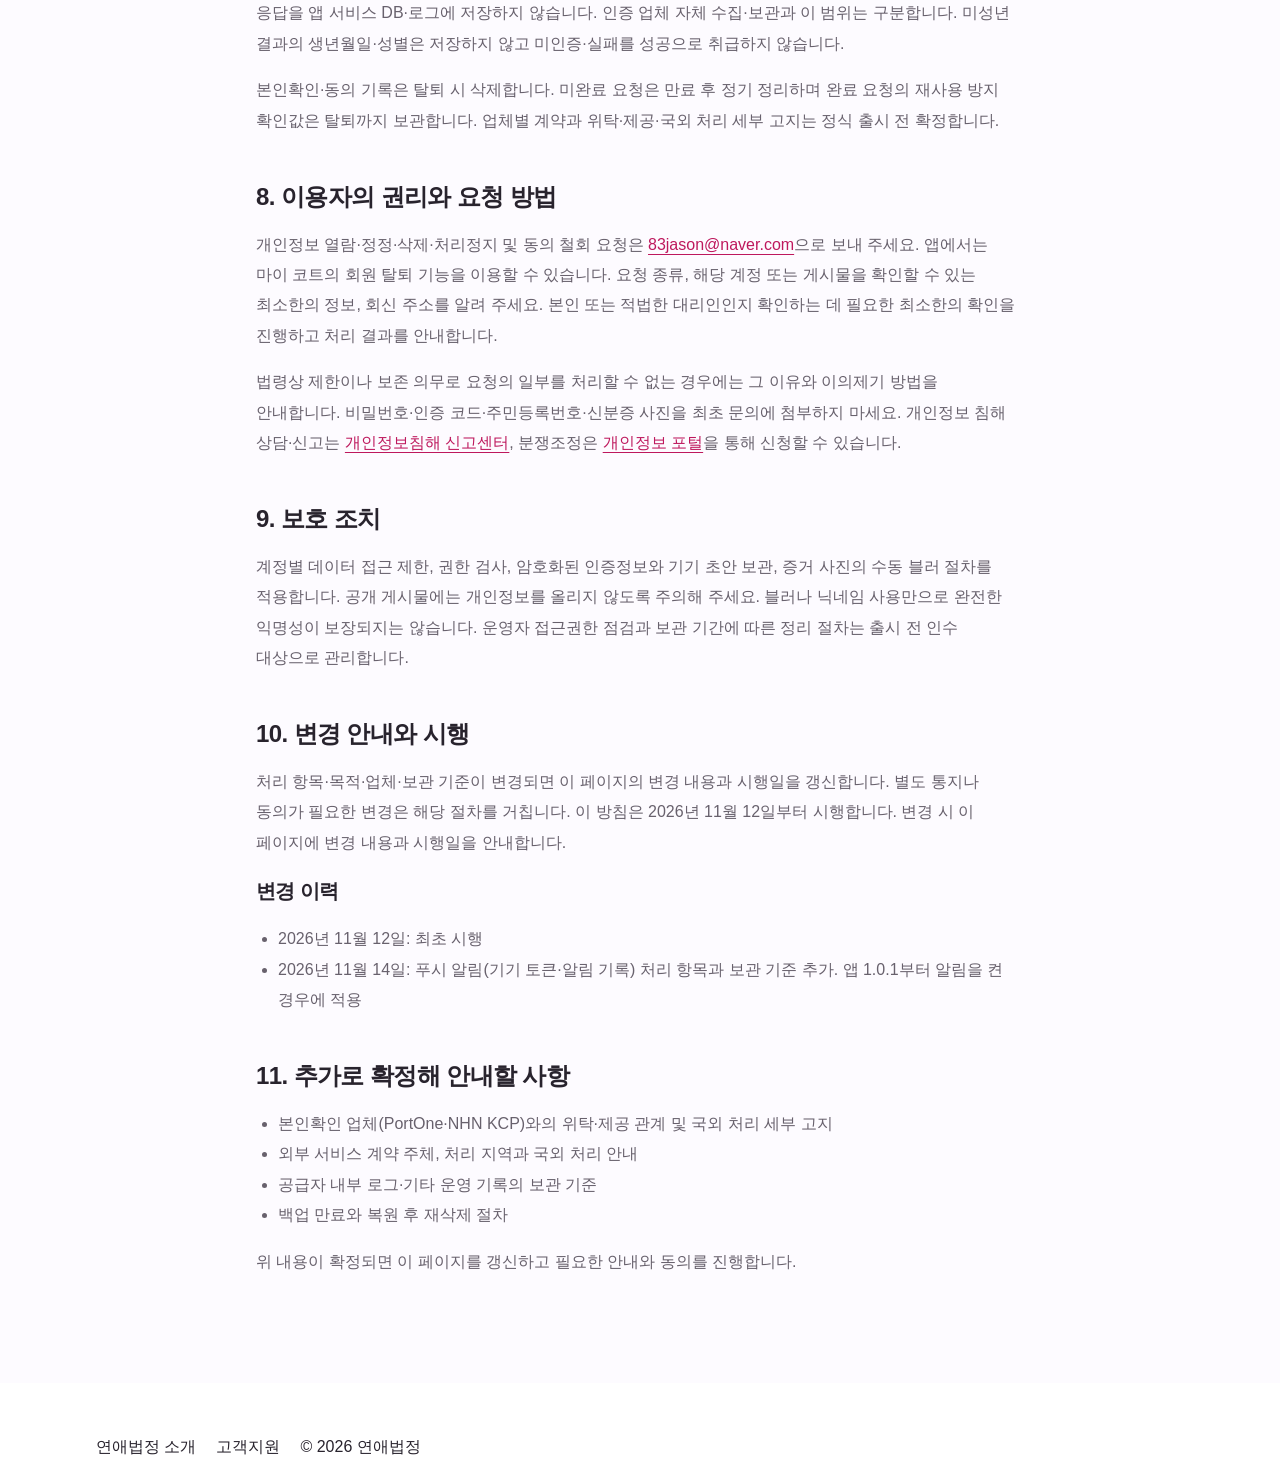
==== commit a0a22dba: "docs: add push notification processing to the privacy policy Describe push tokens, the per-install i" ====
--- a/privacy.html
+++ b/privacy.html
@@ -1,7 +1,7 @@
 <!doctype html>
-<html lang="ko"><head><meta charset="utf-8"><meta name="viewport" content="width=device-width,initial-scale=1"><title>개인정보처리방침 | 연애법정</title><meta name="description" content="연애법정의 개인정보 처리 현황과 출시 전 확정 대기 항목을 안내합니다."><link rel="icon" href="icon.png"><link rel="stylesheet" href="style.css"><link rel="stylesheet" href="legal.css"></head>
+<html lang="ko"><head><meta charset="utf-8"><meta name="viewport" content="width=device-width,initial-scale=1"><title>개인정보처리방침 | 연애법정</title><meta name="description" content="연애법정의 개인정보 처리 현황과 추가 확정 예정 항목을 안내합니다."><link rel="icon" href="icon.png"><link rel="stylesheet" href="style.css"><link rel="stylesheet" href="legal.css"></head>
 <body><a class="skip" href="#main">본문 바로가기</a><header class="wrap"><a class="brand" href="index.html"><img src="icon.png" width="40" height="40" alt="">연애법정</a><nav aria-label="주 메뉴"><a href="index.html">서비스 소개</a><a href="support.html">고객지원</a><a href="privacy.html" aria-current="page">개인정보</a></nav></header>
-<main id="main" class="wrap document"><p class="eyebrow">LOVE COURT · PRIVACY</p><h1>개인정보처리방침</h1><p class="updated">시행일 2026년 11월 12일 · 최종 갱신일 2026년 11월 12일</p>
+<main id="main" class="wrap document"><p class="eyebrow">LOVE COURT · PRIVACY</p><h1>개인정보처리방침</h1><p class="updated">시행일 2026년 11월 12일 · 최종 갱신일 2026년 11월 14일</p>
 <div class="callout"><p>이 방침은 2026년 11월 12일부터 시행합니다. 아래 11번의 일부 항목(업체별 계약·국외 처리 세부 내역, 로그·백업 등 일부 보관 기준)은 확정되는 대로 이 페이지에 반영하고, 필요한 안내와 동의 절차를 거칩니다.</p></div>
 <h2>1. 운영자와 문의</h2><p>서비스 운영자는 연애법정(대표 김재원, 사업자등록번호 460-18-02689)입니다. 개인정보 관련 요청은 <a href="mailto:83jason@naver.com">83jason@naver.com</a> 또는 <a href="tel:01073712267">010-7371-2267</a>로 문의할 수 있습니다. 개인정보 보호책임자는 대표 김재원이며, 위 이메일과 전화번호를 개인정보 문의 창구로 사용합니다.</p>
 <h2>2. 처리하는 정보·목적·수집 방법</h2>
@@ -13,6 +13,7 @@
 <li><strong>이용 활동:</strong> 투표·공감·참여·차단과 접수 제한 관련 기록을 집계, 접근 자격 확인 및 기능 제공에 사용합니다.</li>
 <li><strong>종료 사건 상세 통계:</strong> 2026년 11월 10일 집계 기능 적용 후 접수한 사건에서 투표 당시 인증 연령대·성별과 프로필 연애 여부를 별도로 기록합니다. 이후 프로필 변경은 이 기록을 바꾸지 않습니다. 개별 속성은 다른 회원에게 공개하지 않고, 접근 자격과 소표본 보호 기준을 충족한 집계에 사용합니다. 현재 구독은 판매하지 않습니다.</li>
 <li><strong>구독 구매·복원:</strong> Apple 상품·거래·최초 거래 식별자, 앱 계정 연결용 임의 토큰(appAccountToken), 구매 환경, 구매·서명·만료·최근 확인 시각과 유효 상태를 구매 귀속 확인, 혜택 제공, 갱신·만료·환불 반영에 사용합니다. Supabase가 회원 계정과 구독 상태를 연결해 저장합니다. 결제카드·은행계좌 정보는 연애법정이 받지 않습니다. 일반 판매는 아직 OFF이며 허용된 계정의 Apple Sandbox 구매 정보를 현재 처리합니다.</li>
+<li><strong>알림:</strong> 알림을 허용한 기기의 푸시 토큰, 앱 설치별 임의 식별자와 알림 수신 설정을 내 사건·상담 글의 새 댓글과 내 사건의 판결 종료 안내에 사용합니다. 알림에는 고정 안내 문구만 넣고 글 내용·닉네임을 넣지 않습니다. 기기에서 알림을 끄거나 로그아웃하면 서버 등록을 해제합니다.</li>
 <li><strong>신고와 운영:</strong> 신고자·대상·사유·접수 및 처리 이력을 신고 검토와 권리 침해 대응에 사용합니다.</li>
 <li><strong>자동 생성되는 접속·진단 정보:</strong> IP 주소, 접속 환경(user-agent), 요청 경로·시각·응답 상태·오류, 서버 응답·실행 시간과 보안 관련 신호를 인증, 장애 대응, 성능 유지 및 부정 이용 방지에 사용합니다. 인프라 로그에는 IP에서 유래한 국가·지역·도시 수준의 대략적 위치가 포함될 수 있습니다. GPS 위치를 수집하는 기능은 제공하지 않습니다.</li>
 <li><strong>Apple 연결 해제:</strong> 탈퇴 시 연결을 해제하기 위한 토큰을 서버에 암호화 보관합니다. 로그인 코드를 교환하며 인증 코드 원문을 별도로 저장하지 않습니다.</li>
@@ -23,6 +24,7 @@
 <h2>4. 보관과 삭제</h2><p>회원 정보와 서비스 기록은 이용 중 필요한 범위에서 보관합니다. 탈퇴 시 프로필과 작성한 사건·진술·상담 등 계정에 연결된 삭제 대상 정보를 정리합니다. 사진 저장소와 인증 계정·로그인 연결 정리는 순차 처리하며 실패 시 재시도합니다. 처리 중에는 작업에 필요한 식별자와 사진 경로를 보관합니다.</p><p>삭제 완료 후에는 계정 식별자·사진 경로를 제거하고, 재시도 확인용 처리번호·검증값·완료 상태·시각을 완료 후 30일간 보관한 뒤 정리하는 기준을 사용합니다. 마감된 타인 사건의 확정 평균·참여 수와 개인 식별자를 포함하지 않는 집단별 최종 집계는 유지합니다. 투표자 탈퇴 시 개인별 투표 속성 기록은 제거하고, 사건 작성자 탈퇴 시 해당 사건의 집단별 집계도 제거합니다. 일반 문의는 처리 완료 후 90일, 신고·이의제기 기록은 처리 완료 후 1년을 보관 기준으로 정했습니다. 별도 법적 보존 사유가 있는 경우에는 해당 기록만 근거·기간을 특정하여 분리 보관합니다. 앱 신고는 처리 완료 후 1년이 지난 검토 이력과 신고자 연결을 매시간 정리하며 콘텐츠 숨김 조치는 유지합니다. 같은 대상에 새 신고가 접수되어 재검토 중이면 재처리 완료일부터 기간을 계산합니다. 신고자 탈퇴 시 먼저 제거되는 연결은 1년을 채우기 위해 보관하지 않습니다. 고객지원 메일은 운영자가 처리 완료와 관련 사본을 등록한 뒤, 일반 문의는 90일·신고와 이의제기는 1년이 지나면 운영자 기기의 일일 작업으로 삭제합니다. 기기 종료·로그아웃·네트워크 장애 등으로 실행이 지연되면 다음 실행에서 다시 확인합니다. 별도로 내려받은 첨부와 미등록 사본은 운영자가 함께 정리합니다. 그 밖의 운영 이력과 재사용 방지 기록의 보관 기준은 추가 확인이 필요합니다. 재사용 방지용 콘텐츠 식별자와 삭제 확인용 검증값을 모두 익명 정보라고 단정하지 않습니다.</p><p>Apple 연결 해제용 토큰은 연결 해제 성공 확인 후 삭제하며 실패하면 재시도합니다. 현재 프로젝트의 예약 백업과 시점 복구(PITR), 외부 로그 전송은 사용하지 않습니다. 공급자 내부 복제본까지 없다는 의미는 아니며, 별도 백업 유무와 복원 전 삭제 기록 재적용 절차는 추가 확인 대상으로 관리합니다. 화면에서 삭제되었다고 모든 백업까지 즉시 소거된 것으로 안내하지 않습니다.</p>
 <p>전자 기록은 삭제 절차로 정리하고 외부 저장소·로그인 연결 처리 실패는 재시도합니다. 로그·백업의 만료 및 복원 시 재삭제는 별도 운영 절차가 필요합니다. 법령에 따른 보존 의무가 실제 적용되는 경우에는 대상·근거·기간을 특정하여 필요한 기록만 분리 보관합니다. 현재 무료 서비스에 결제 기록의 법정 보관 기간을 일괄 적용하지 않습니다.</p>
 <p>구독 상태와 계정 연결 기록은 이용 중 혜택 확인과 갱신·복원·환불 반영에 사용하며 탈퇴 처리 시 삭제합니다. Apple의 구매 기록·자동 갱신은 별도이므로 Apple에서 직접 관리해야 합니다. 실제 유료 판매에 따른 별도 법정 보존 의무·대상·기간은 판매 전 확정 고지합니다.</p>
+<p>알림 예약·전송 기록은 예약 시각으로부터 7일, 기기 토큰은 마지막 갱신 후 30일이 지나면 주기적으로 정리합니다. 탈퇴 접수 시 알림 기록과 기기 토큰도 삭제합니다.</p>
 <h3>접속·진단 로그의 보관</h3><p>현재 Supabase Free 요금제의 공개 기준은 API·데이터베이스 로그 1일, 인증 감사 로그 1시간입니다. 이는 해당 로그의 요금제 보관·조회 기준이며 공급자 내부 보안·지원 기록까지 같은 시간에 모두 파기됨을 의미하지 않습니다. 인증 감사 로그를 프로젝트 데이터베이스에 별도로 저장하는 설정은 꺼져 있습니다. 로그인 세션은 로그와 별개이며 회원 로그인 유지와 탈퇴 처리에 필요한 범위에서 관리합니다. 증거 정리·신고 보관기간 정리·로그 정리 예약 작업의 완료 이력은 완료 후 30일간 보관하고 매일 정리합니다. 정상 실행 시 만료 후 다음 정리까지 최대 약 하루가 소요되며 장애·적체 시 재시도합니다. 공급자 내부 보존 범위는 최종 확인 중입니다. <a href="https://supabase.com/pricing">Supabase 요금제 기준</a> · <a href="https://supabase.com/docs/guides/auth/audit-logs">인증 감사 로그 안내</a></p>
 <p>Google Cloud Run 기본 운영 로그 버킷은 global이며 30일 보관으로 설정돼 있습니다. 요청 경로·응답 상태·시각·네트워크 메타데이터가 남을 수 있습니다. 구매 원문·인증 헤더·키·거래/계정 식별값을 애플리케이션 로그에 남기지 않으며, Google 관리·감사 기록은 별도 보관 기준입니다. 모든 기록이 30일 내 삭제되는 것으로 안내하지 않습니다.</p>
 <h2>5. 기기에 보관하는 초안</h2><p>사건·상담 초안은 계정별 각 1개씩 기기에 암호화 저장하며 다른 기기로 동기화하지 않습니다. 블러 완료 사진만 포함합니다. 게시 성공 확인 또는 직접 버리기 전까지 보관하고 로그아웃해도 유지됩니다. 이 기기에서 탈퇴를 요청하면 초안과 키를 삭제합니다. 다른 기기는 탈퇴 상태를 확인할 때 정리하며 오프라인 기기를 즉시 원격 삭제하지는 않습니다.</p>
@@ -30,7 +32,7 @@
 <p>현재 사용하는 외부 서비스는 아래와 같습니다. 로그인 제공자의 자체 서비스 처리와 연애법정을 대신하는 서버 처리 업무를 구분하며, 국외 처리의 최종 고지는 계약·설정 확인 후 확정합니다.</p>
 <ul>
 <li><strong>Supabase:</strong> 회원 인증, 데이터베이스, 사진 저장, 서버 함수 및 접속·보안 로그 처리를 이용합니다. 현재 프로젝트의 주 데이터베이스 지역은 호주 시드니(ap-southeast-2)입니다. Supabase 공식 안내상 주 처리자는 Supabase Pte. Ltd.(싱가포르)이나 실제 계약 경로의 확인이 필요합니다. 로그·지원·CDN 등은 선택한 DB 지역 밖에서도 처리될 수 있어 호주만을 전체 처리 국가로 안내하지 않습니다.</li>
-<li><strong>Apple·Kakao:</strong> 이용자가 선택한 계정으로 로그인하고, 로그인 식별정보를 전달받거나 연결 해제를 처리합니다. 각 제공자의 자체 계정 처리는 해당 제공자의 방침이 적용됩니다.</li>
+<li><strong>Apple·Kakao:</strong> 이용자가 선택한 계정으로 로그인하고, 로그인 식별정보를 전달받거나 연결 해제를 처리합니다. 각 제공자의 자체 계정 처리는 해당 제공자의 방침이 적용됩니다. 알림을 허용한 경우 Apple 푸시 알림 서비스(APNs)로 기기 토큰과 고정 안내 문구를 보내 알림을 전달합니다.</li>
 <li><strong>Google Cloud:</strong> Apple 구매 검증을 위해 Supabase → Cloud Run → Apple 서버 경로를 사용합니다. 서명된 거래·갱신·알림, Apple 거래 식별자와 payload의 앱 계정 연결용 임의 토큰을 일시 처리합니다. 진술·증거 사진·프로필·앱 로그인 JWT는 보내지 않으며 구매 원문을 DB·디스크에 저장하지 않습니다. 실행·키·이미지는 서울(asia-northeast3)에 있지만 기본 로그는 global이므로 전체 처리를 국내 한정으로 표현하지 않습니다. 계약 주체·지원/감사 처리 지역 및 국외 이전 세부 고지는 최종 확인 대상입니다.</li>
 <li><strong>PortOne·NHN KCP:</strong> 별도 동의를 받아 휴대폰 성인 본인확인을 처리합니다. 인증 업체가 받는 정보와 보관 기준은 인증 화면의 고지·동의를 따르며, 연애법정 서버에 저장하는 범위는 아래와 같이 제한합니다.</li>
 <li><strong>GitHub Pages:</strong> 이 안내 웹사이트를 제공합니다. 사이트에 별도 광고·분석 추적 스크립트나 문의 입력 폼을 설치하지 않았습니다. 호스팅 제공자의 접속 정보 처리는 <a href="https://docs.github.com/en/site-policy/privacy-policies/github-general-privacy-statement">GitHub 개인정보처리방침</a>을 참고해 주세요.</li>
@@ -44,5 +46,5 @@
 <h2>9. 보호 조치</h2>
 <p>계정별 데이터 접근 제한, 권한 검사, 암호화된 인증정보와 기기 초안 보관, 증거 사진의 수동 블러 절차를 적용합니다. 공개 게시물에는 개인정보를 올리지 않도록 주의해 주세요. 블러나 닉네임 사용만으로 완전한 익명성이 보장되지는 않습니다. 운영자 접근권한 점검과 보관 기간에 따른 정리 절차는 출시 전 인수 대상으로 관리합니다.</p>
 <h2>10. 변경 안내와 시행</h2>
-<p>처리 항목·목적·업체·보관 기준이 변경되면 이 페이지의 변경 내용과 시행일을 갱신합니다. 별도 통지나 동의가 필요한 변경은 해당 절차를 거칩니다. 이 방침은 2026년 11월 12일부터 시행합니다. 변경 시 이 페이지에 변경 내용과 시행일을 안내합니다.</p><h3>변경 이력</h3><ul><li>2026년 11월 12일: 최초 시행</li></ul>
+<p>처리 항목·목적·업체·보관 기준이 변경되면 이 페이지의 변경 내용과 시행일을 갱신합니다. 별도 통지나 동의가 필요한 변경은 해당 절차를 거칩니다. 이 방침은 2026년 11월 12일부터 시행합니다. 변경 시 이 페이지에 변경 내용과 시행일을 안내합니다.</p><h3>변경 이력</h3><ul><li>2026년 11월 12일: 최초 시행</li><li>2026년 11월 14일: 푸시 알림(기기 토큰·알림 기록) 처리 항목과 보관 기준 추가. 앱 1.0.1부터 알림을 켠 경우에 적용</li></ul>
 <h2>11. 추가로 확정해 안내할 사항</h2><ul><li>본인확인 업체(PortOne·NHN KCP)와의 위탁·제공 관계 및 국외 처리 세부 고지</li><li>외부 서비스 계약 주체, 처리 지역과 국외 처리 안내</li><li>공급자 내부 로그·기타 운영 기록의 보관 기준</li><li>백업 만료와 복원 후 재삭제 절차</li></ul><p>위 내용이 확정되면 이 페이지를 갱신하고 필요한 안내와 동의를 진행합니다.</p></main><footer><div class="wrap legal-nav"><a href="index.html">연애법정 소개</a><a href="support.html">고객지원</a><span>© 2026 연애법정</span></div></footer></body></html>
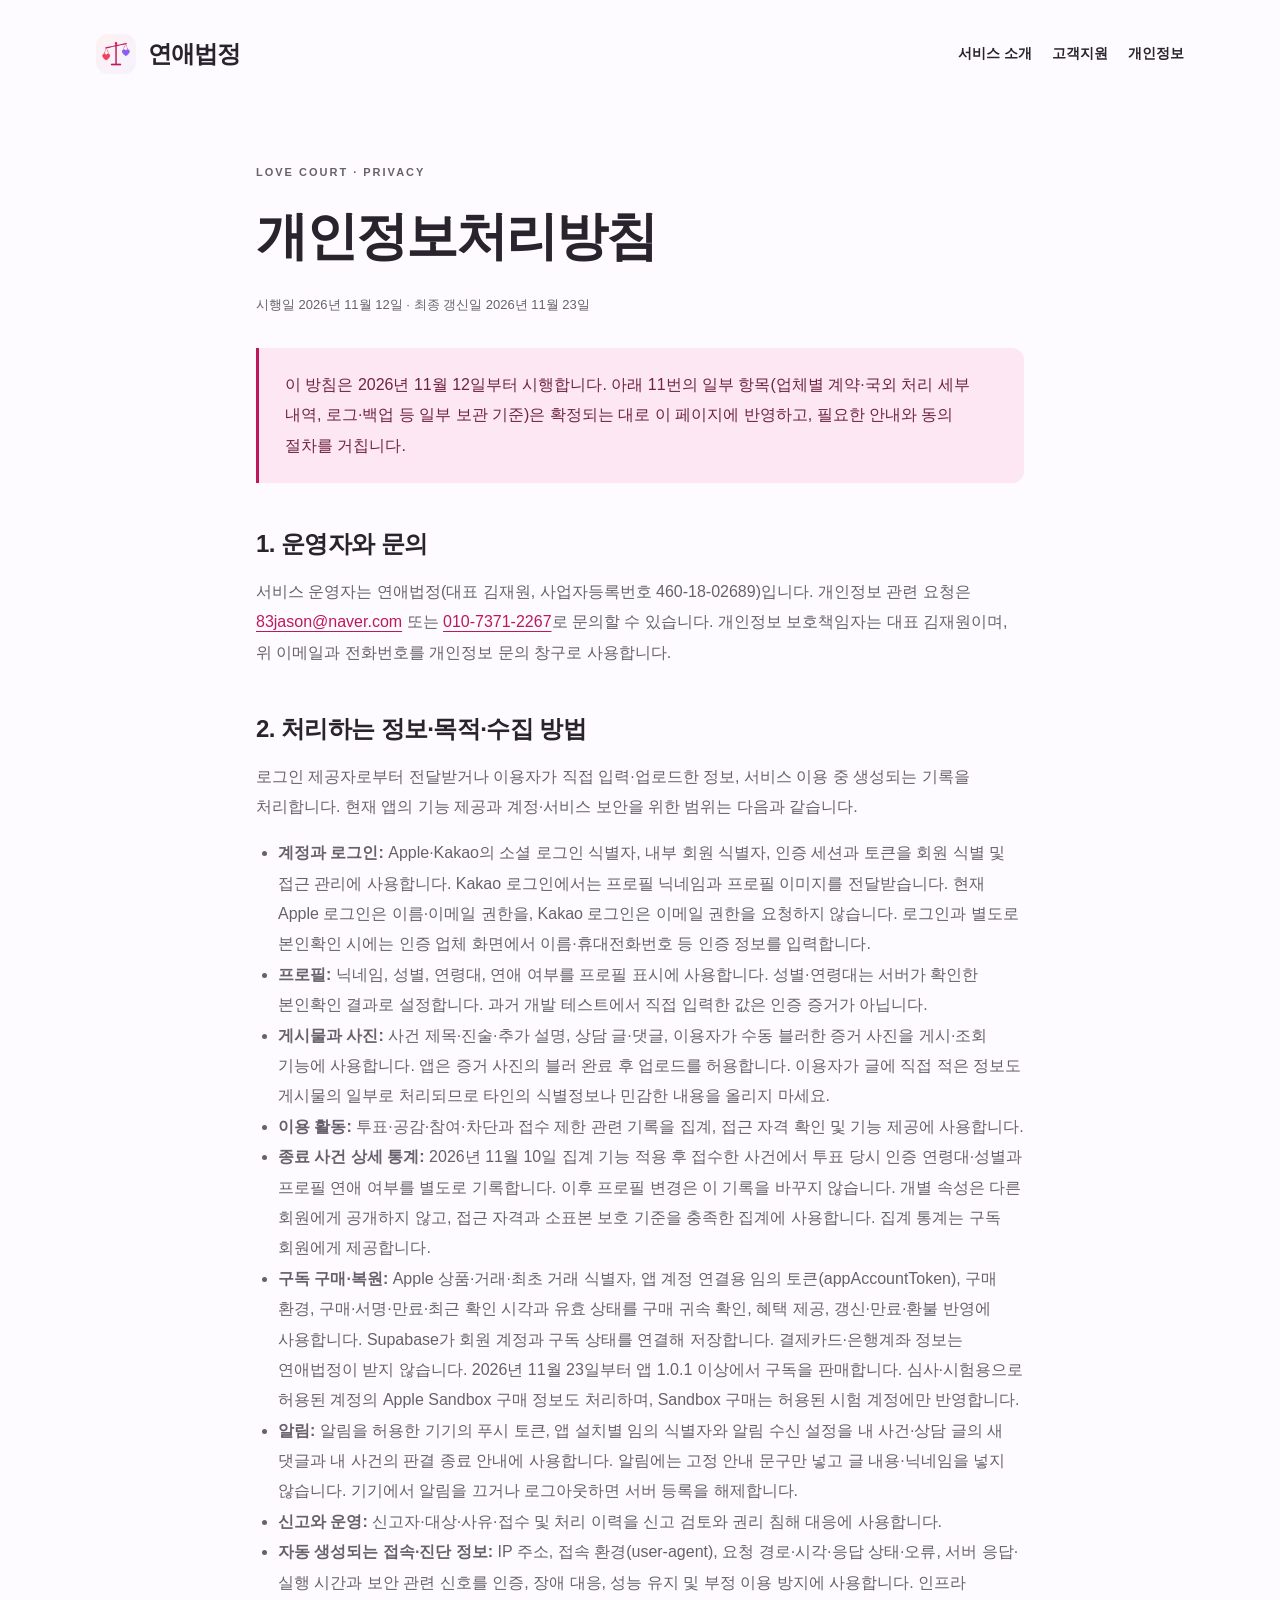
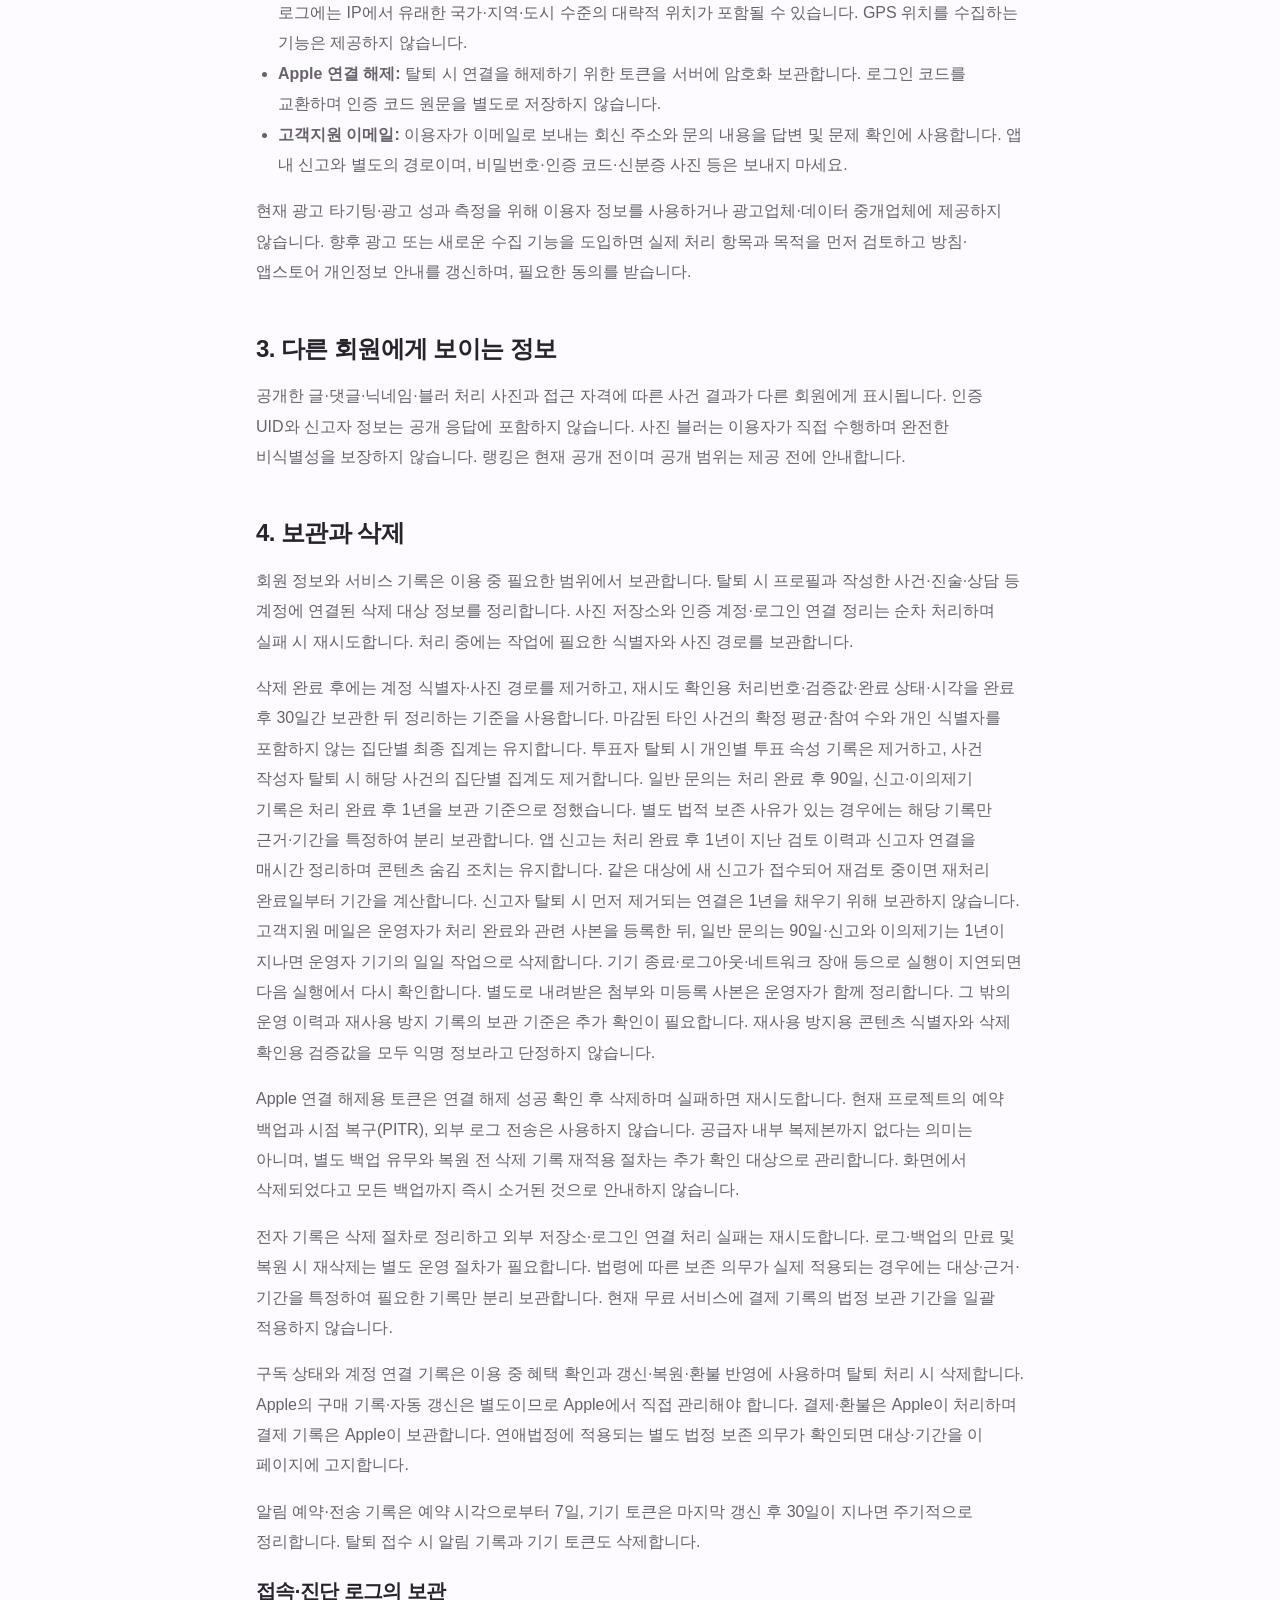
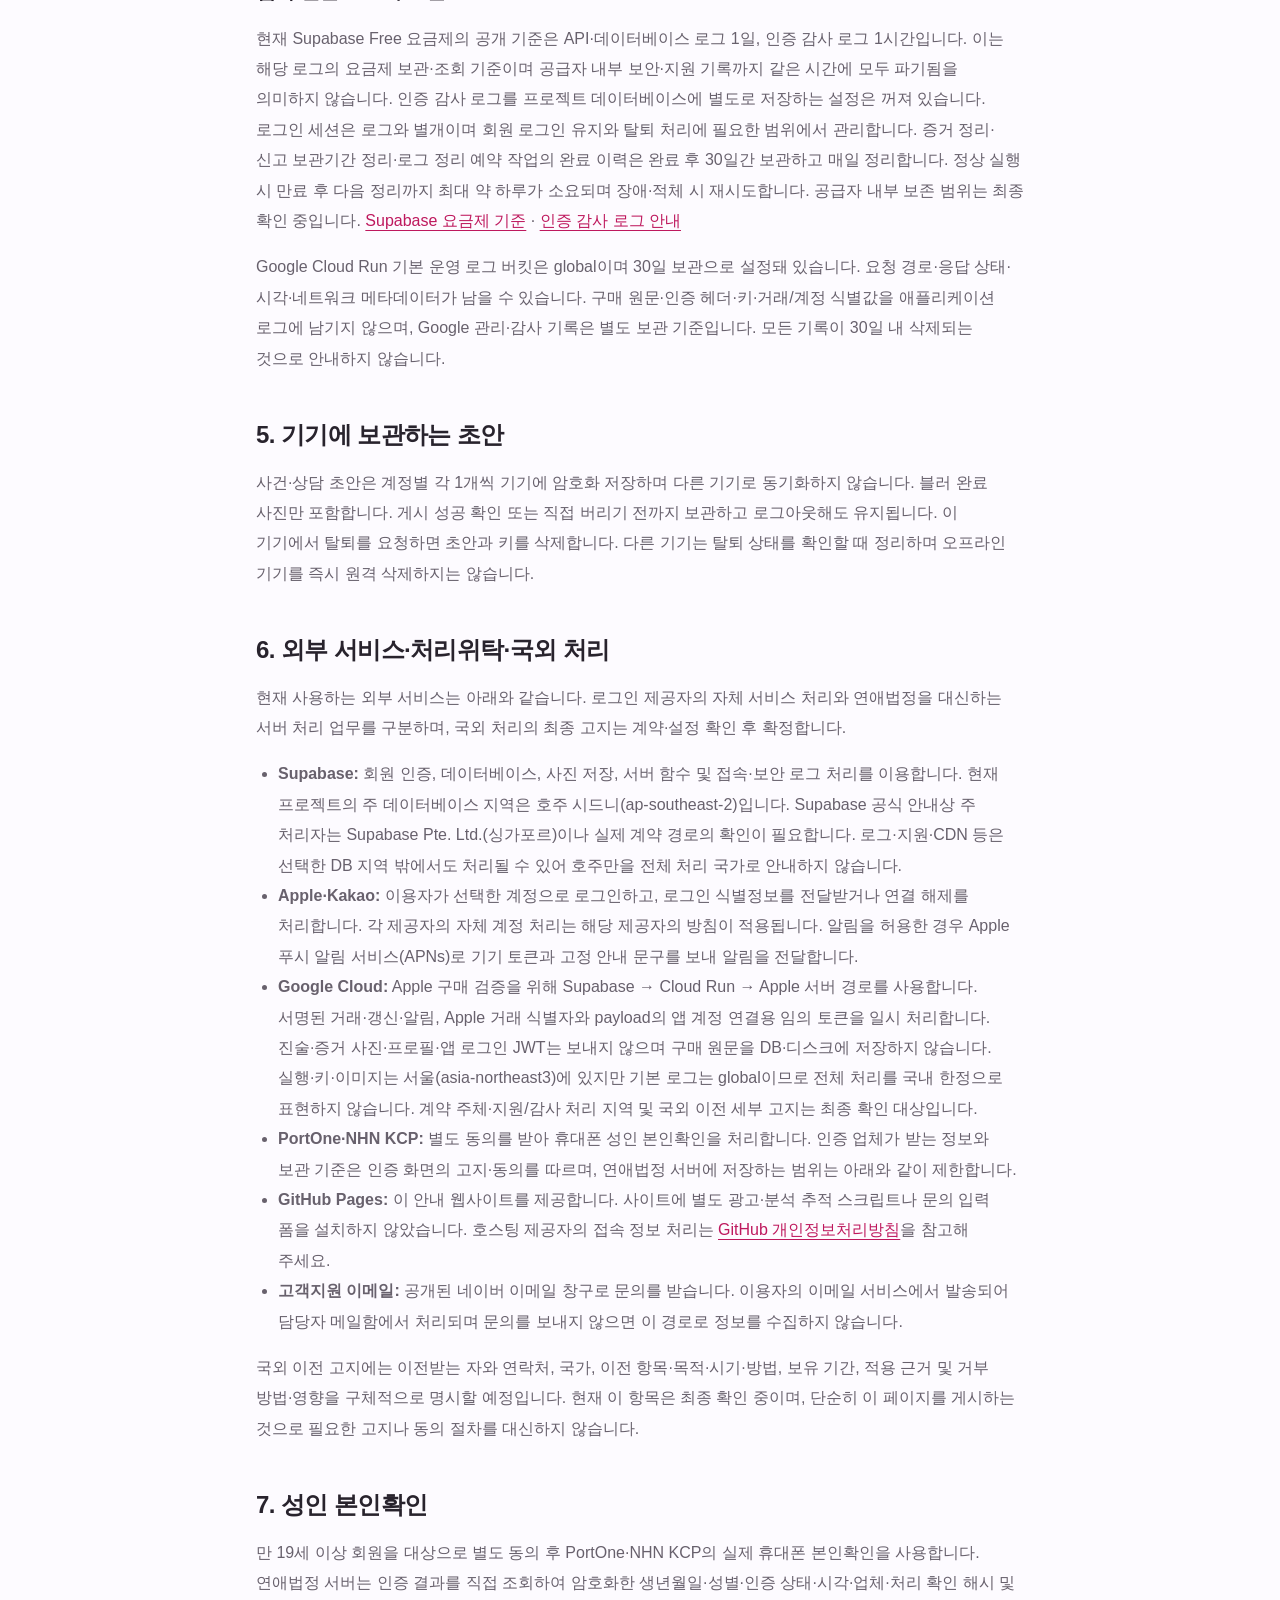
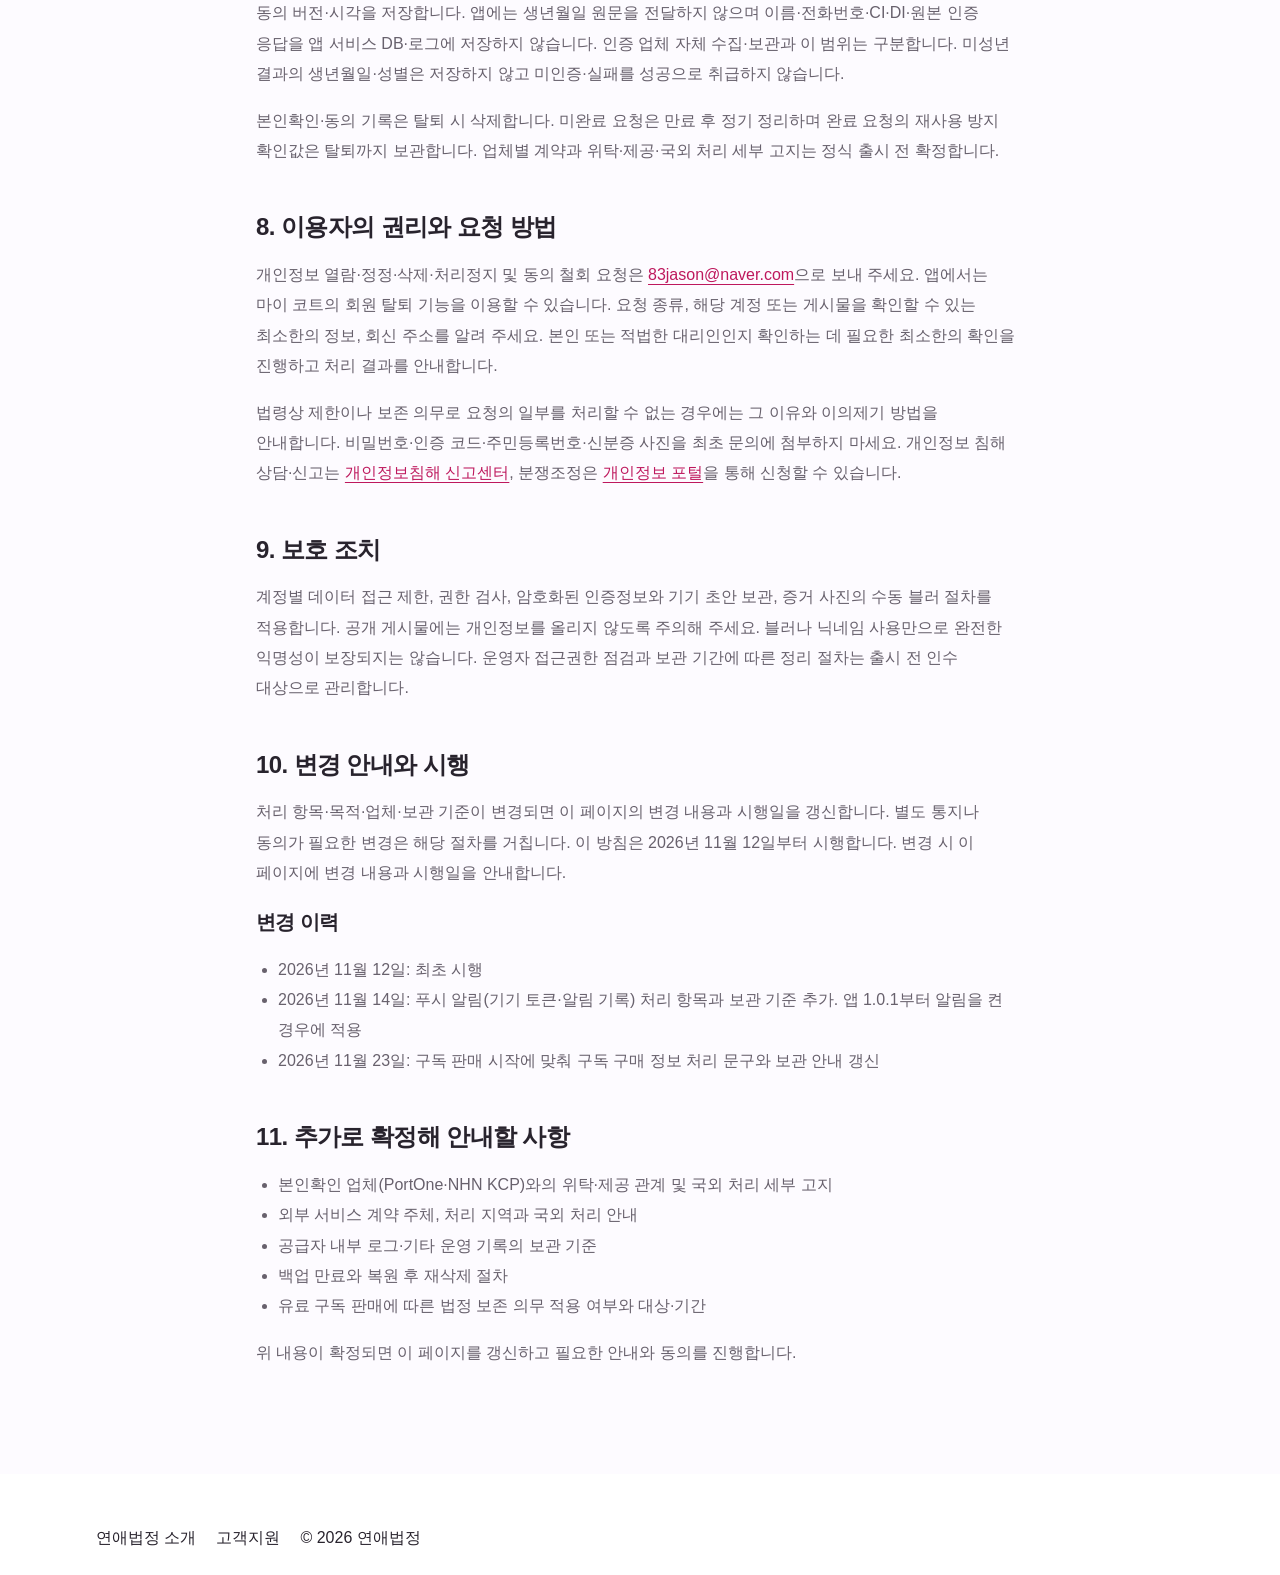
==== commit 80e5ad0f: "docs: update privacy policy for subscription sale start Co-Authored-By: Claude Opus 5.5 <noreply@ant" ====
--- a/privacy.html
+++ b/privacy.html
@@ -1,7 +1,7 @@
 <!doctype html>
 <html lang="ko"><head><meta charset="utf-8"><meta name="viewport" content="width=device-width,initial-scale=1"><title>개인정보처리방침 | 연애법정</title><meta name="description" content="연애법정의 개인정보 처리 현황과 추가 확정 예정 항목을 안내합니다."><link rel="icon" href="icon.png"><link rel="stylesheet" href="style.css"><link rel="stylesheet" href="legal.css"></head>
 <body><a class="skip" href="#main">본문 바로가기</a><header class="wrap"><a class="brand" href="index.html"><img src="icon.png" width="40" height="40" alt="">연애법정</a><nav aria-label="주 메뉴"><a href="index.html">서비스 소개</a><a href="support.html">고객지원</a><a href="privacy.html" aria-current="page">개인정보</a></nav></header>
-<main id="main" class="wrap document"><p class="eyebrow">LOVE COURT · PRIVACY</p><h1>개인정보처리방침</h1><p class="updated">시행일 2026년 11월 12일 · 최종 갱신일 2026년 11월 14일</p>
+<main id="main" class="wrap document"><p class="eyebrow">LOVE COURT · PRIVACY</p><h1>개인정보처리방침</h1><p class="updated">시행일 2026년 11월 12일 · 최종 갱신일 2026년 11월 23일</p>
 <div class="callout"><p>이 방침은 2026년 11월 12일부터 시행합니다. 아래 11번의 일부 항목(업체별 계약·국외 처리 세부 내역, 로그·백업 등 일부 보관 기준)은 확정되는 대로 이 페이지에 반영하고, 필요한 안내와 동의 절차를 거칩니다.</p></div>
 <h2>1. 운영자와 문의</h2><p>서비스 운영자는 연애법정(대표 김재원, 사업자등록번호 460-18-02689)입니다. 개인정보 관련 요청은 <a href="mailto:83jason@naver.com">83jason@naver.com</a> 또는 <a href="tel:01073712267">010-7371-2267</a>로 문의할 수 있습니다. 개인정보 보호책임자는 대표 김재원이며, 위 이메일과 전화번호를 개인정보 문의 창구로 사용합니다.</p>
 <h2>2. 처리하는 정보·목적·수집 방법</h2>
@@ -11,8 +11,8 @@
 <li><strong>프로필:</strong> 닉네임, 성별, 연령대, 연애 여부를 프로필 표시에 사용합니다. 성별·연령대는 서버가 확인한 본인확인 결과로 설정합니다. 과거 개발 테스트에서 직접 입력한 값은 인증 증거가 아닙니다.</li>
 <li><strong>게시물과 사진:</strong> 사건 제목·진술·추가 설명, 상담 글·댓글, 이용자가 수동 블러한 증거 사진을 게시·조회 기능에 사용합니다. 앱은 증거 사진의 블러 완료 후 업로드를 허용합니다. 이용자가 글에 직접 적은 정보도 게시물의 일부로 처리되므로 타인의 식별정보나 민감한 내용을 올리지 마세요.</li>
 <li><strong>이용 활동:</strong> 투표·공감·참여·차단과 접수 제한 관련 기록을 집계, 접근 자격 확인 및 기능 제공에 사용합니다.</li>
-<li><strong>종료 사건 상세 통계:</strong> 2026년 11월 10일 집계 기능 적용 후 접수한 사건에서 투표 당시 인증 연령대·성별과 프로필 연애 여부를 별도로 기록합니다. 이후 프로필 변경은 이 기록을 바꾸지 않습니다. 개별 속성은 다른 회원에게 공개하지 않고, 접근 자격과 소표본 보호 기준을 충족한 집계에 사용합니다. 현재 구독은 판매하지 않습니다.</li>
-<li><strong>구독 구매·복원:</strong> Apple 상품·거래·최초 거래 식별자, 앱 계정 연결용 임의 토큰(appAccountToken), 구매 환경, 구매·서명·만료·최근 확인 시각과 유효 상태를 구매 귀속 확인, 혜택 제공, 갱신·만료·환불 반영에 사용합니다. Supabase가 회원 계정과 구독 상태를 연결해 저장합니다. 결제카드·은행계좌 정보는 연애법정이 받지 않습니다. 일반 판매는 아직 OFF이며 허용된 계정의 Apple Sandbox 구매 정보를 현재 처리합니다.</li>
+<li><strong>종료 사건 상세 통계:</strong> 2026년 11월 10일 집계 기능 적용 후 접수한 사건에서 투표 당시 인증 연령대·성별과 프로필 연애 여부를 별도로 기록합니다. 이후 프로필 변경은 이 기록을 바꾸지 않습니다. 개별 속성은 다른 회원에게 공개하지 않고, 접근 자격과 소표본 보호 기준을 충족한 집계에 사용합니다. 집계 통계는 구독 회원에게 제공합니다.</li>
+<li><strong>구독 구매·복원:</strong> Apple 상품·거래·최초 거래 식별자, 앱 계정 연결용 임의 토큰(appAccountToken), 구매 환경, 구매·서명·만료·최근 확인 시각과 유효 상태를 구매 귀속 확인, 혜택 제공, 갱신·만료·환불 반영에 사용합니다. Supabase가 회원 계정과 구독 상태를 연결해 저장합니다. 결제카드·은행계좌 정보는 연애법정이 받지 않습니다. 2026년 11월 23일부터 앱 1.0.1 이상에서 구독을 판매합니다. 심사·시험용으로 허용된 계정의 Apple Sandbox 구매 정보도 처리하며, Sandbox 구매는 허용된 시험 계정에만 반영합니다.</li>
 <li><strong>알림:</strong> 알림을 허용한 기기의 푸시 토큰, 앱 설치별 임의 식별자와 알림 수신 설정을 내 사건·상담 글의 새 댓글과 내 사건의 판결 종료 안내에 사용합니다. 알림에는 고정 안내 문구만 넣고 글 내용·닉네임을 넣지 않습니다. 기기에서 알림을 끄거나 로그아웃하면 서버 등록을 해제합니다.</li>
 <li><strong>신고와 운영:</strong> 신고자·대상·사유·접수 및 처리 이력을 신고 검토와 권리 침해 대응에 사용합니다.</li>
 <li><strong>자동 생성되는 접속·진단 정보:</strong> IP 주소, 접속 환경(user-agent), 요청 경로·시각·응답 상태·오류, 서버 응답·실행 시간과 보안 관련 신호를 인증, 장애 대응, 성능 유지 및 부정 이용 방지에 사용합니다. 인프라 로그에는 IP에서 유래한 국가·지역·도시 수준의 대략적 위치가 포함될 수 있습니다. GPS 위치를 수집하는 기능은 제공하지 않습니다.</li>
@@ -23,7 +23,7 @@
 <h2>3. 다른 회원에게 보이는 정보</h2><p>공개한 글·댓글·닉네임·블러 처리 사진과 접근 자격에 따른 사건 결과가 다른 회원에게 표시됩니다. 인증 UID와 신고자 정보는 공개 응답에 포함하지 않습니다. 사진 블러는 이용자가 직접 수행하며 완전한 비식별성을 보장하지 않습니다. 랭킹은 현재 공개 전이며 공개 범위는 제공 전에 안내합니다.</p>
 <h2>4. 보관과 삭제</h2><p>회원 정보와 서비스 기록은 이용 중 필요한 범위에서 보관합니다. 탈퇴 시 프로필과 작성한 사건·진술·상담 등 계정에 연결된 삭제 대상 정보를 정리합니다. 사진 저장소와 인증 계정·로그인 연결 정리는 순차 처리하며 실패 시 재시도합니다. 처리 중에는 작업에 필요한 식별자와 사진 경로를 보관합니다.</p><p>삭제 완료 후에는 계정 식별자·사진 경로를 제거하고, 재시도 확인용 처리번호·검증값·완료 상태·시각을 완료 후 30일간 보관한 뒤 정리하는 기준을 사용합니다. 마감된 타인 사건의 확정 평균·참여 수와 개인 식별자를 포함하지 않는 집단별 최종 집계는 유지합니다. 투표자 탈퇴 시 개인별 투표 속성 기록은 제거하고, 사건 작성자 탈퇴 시 해당 사건의 집단별 집계도 제거합니다. 일반 문의는 처리 완료 후 90일, 신고·이의제기 기록은 처리 완료 후 1년을 보관 기준으로 정했습니다. 별도 법적 보존 사유가 있는 경우에는 해당 기록만 근거·기간을 특정하여 분리 보관합니다. 앱 신고는 처리 완료 후 1년이 지난 검토 이력과 신고자 연결을 매시간 정리하며 콘텐츠 숨김 조치는 유지합니다. 같은 대상에 새 신고가 접수되어 재검토 중이면 재처리 완료일부터 기간을 계산합니다. 신고자 탈퇴 시 먼저 제거되는 연결은 1년을 채우기 위해 보관하지 않습니다. 고객지원 메일은 운영자가 처리 완료와 관련 사본을 등록한 뒤, 일반 문의는 90일·신고와 이의제기는 1년이 지나면 운영자 기기의 일일 작업으로 삭제합니다. 기기 종료·로그아웃·네트워크 장애 등으로 실행이 지연되면 다음 실행에서 다시 확인합니다. 별도로 내려받은 첨부와 미등록 사본은 운영자가 함께 정리합니다. 그 밖의 운영 이력과 재사용 방지 기록의 보관 기준은 추가 확인이 필요합니다. 재사용 방지용 콘텐츠 식별자와 삭제 확인용 검증값을 모두 익명 정보라고 단정하지 않습니다.</p><p>Apple 연결 해제용 토큰은 연결 해제 성공 확인 후 삭제하며 실패하면 재시도합니다. 현재 프로젝트의 예약 백업과 시점 복구(PITR), 외부 로그 전송은 사용하지 않습니다. 공급자 내부 복제본까지 없다는 의미는 아니며, 별도 백업 유무와 복원 전 삭제 기록 재적용 절차는 추가 확인 대상으로 관리합니다. 화면에서 삭제되었다고 모든 백업까지 즉시 소거된 것으로 안내하지 않습니다.</p>
 <p>전자 기록은 삭제 절차로 정리하고 외부 저장소·로그인 연결 처리 실패는 재시도합니다. 로그·백업의 만료 및 복원 시 재삭제는 별도 운영 절차가 필요합니다. 법령에 따른 보존 의무가 실제 적용되는 경우에는 대상·근거·기간을 특정하여 필요한 기록만 분리 보관합니다. 현재 무료 서비스에 결제 기록의 법정 보관 기간을 일괄 적용하지 않습니다.</p>
-<p>구독 상태와 계정 연결 기록은 이용 중 혜택 확인과 갱신·복원·환불 반영에 사용하며 탈퇴 처리 시 삭제합니다. Apple의 구매 기록·자동 갱신은 별도이므로 Apple에서 직접 관리해야 합니다. 실제 유료 판매에 따른 별도 법정 보존 의무·대상·기간은 판매 전 확정 고지합니다.</p>
+<p>구독 상태와 계정 연결 기록은 이용 중 혜택 확인과 갱신·복원·환불 반영에 사용하며 탈퇴 처리 시 삭제합니다. Apple의 구매 기록·자동 갱신은 별도이므로 Apple에서 직접 관리해야 합니다. 결제·환불은 Apple이 처리하며 결제 기록은 Apple이 보관합니다. 연애법정에 적용되는 별도 법정 보존 의무가 확인되면 대상·기간을 이 페이지에 고지합니다.</p>
 <p>알림 예약·전송 기록은 예약 시각으로부터 7일, 기기 토큰은 마지막 갱신 후 30일이 지나면 주기적으로 정리합니다. 탈퇴 접수 시 알림 기록과 기기 토큰도 삭제합니다.</p>
 <h3>접속·진단 로그의 보관</h3><p>현재 Supabase Free 요금제의 공개 기준은 API·데이터베이스 로그 1일, 인증 감사 로그 1시간입니다. 이는 해당 로그의 요금제 보관·조회 기준이며 공급자 내부 보안·지원 기록까지 같은 시간에 모두 파기됨을 의미하지 않습니다. 인증 감사 로그를 프로젝트 데이터베이스에 별도로 저장하는 설정은 꺼져 있습니다. 로그인 세션은 로그와 별개이며 회원 로그인 유지와 탈퇴 처리에 필요한 범위에서 관리합니다. 증거 정리·신고 보관기간 정리·로그 정리 예약 작업의 완료 이력은 완료 후 30일간 보관하고 매일 정리합니다. 정상 실행 시 만료 후 다음 정리까지 최대 약 하루가 소요되며 장애·적체 시 재시도합니다. 공급자 내부 보존 범위는 최종 확인 중입니다. <a href="https://supabase.com/pricing">Supabase 요금제 기준</a> · <a href="https://supabase.com/docs/guides/auth/audit-logs">인증 감사 로그 안내</a></p>
 <p>Google Cloud Run 기본 운영 로그 버킷은 global이며 30일 보관으로 설정돼 있습니다. 요청 경로·응답 상태·시각·네트워크 메타데이터가 남을 수 있습니다. 구매 원문·인증 헤더·키·거래/계정 식별값을 애플리케이션 로그에 남기지 않으며, Google 관리·감사 기록은 별도 보관 기준입니다. 모든 기록이 30일 내 삭제되는 것으로 안내하지 않습니다.</p>
@@ -46,5 +46,5 @@
 <h2>9. 보호 조치</h2>
 <p>계정별 데이터 접근 제한, 권한 검사, 암호화된 인증정보와 기기 초안 보관, 증거 사진의 수동 블러 절차를 적용합니다. 공개 게시물에는 개인정보를 올리지 않도록 주의해 주세요. 블러나 닉네임 사용만으로 완전한 익명성이 보장되지는 않습니다. 운영자 접근권한 점검과 보관 기간에 따른 정리 절차는 출시 전 인수 대상으로 관리합니다.</p>
 <h2>10. 변경 안내와 시행</h2>
-<p>처리 항목·목적·업체·보관 기준이 변경되면 이 페이지의 변경 내용과 시행일을 갱신합니다. 별도 통지나 동의가 필요한 변경은 해당 절차를 거칩니다. 이 방침은 2026년 11월 12일부터 시행합니다. 변경 시 이 페이지에 변경 내용과 시행일을 안내합니다.</p><h3>변경 이력</h3><ul><li>2026년 11월 12일: 최초 시행</li><li>2026년 11월 14일: 푸시 알림(기기 토큰·알림 기록) 처리 항목과 보관 기준 추가. 앱 1.0.1부터 알림을 켠 경우에 적용</li></ul>
-<h2>11. 추가로 확정해 안내할 사항</h2><ul><li>본인확인 업체(PortOne·NHN KCP)와의 위탁·제공 관계 및 국외 처리 세부 고지</li><li>외부 서비스 계약 주체, 처리 지역과 국외 처리 안내</li><li>공급자 내부 로그·기타 운영 기록의 보관 기준</li><li>백업 만료와 복원 후 재삭제 절차</li></ul><p>위 내용이 확정되면 이 페이지를 갱신하고 필요한 안내와 동의를 진행합니다.</p></main><footer><div class="wrap legal-nav"><a href="index.html">연애법정 소개</a><a href="support.html">고객지원</a><span>© 2026 연애법정</span></div></footer></body></html>
+<p>처리 항목·목적·업체·보관 기준이 변경되면 이 페이지의 변경 내용과 시행일을 갱신합니다. 별도 통지나 동의가 필요한 변경은 해당 절차를 거칩니다. 이 방침은 2026년 11월 12일부터 시행합니다. 변경 시 이 페이지에 변경 내용과 시행일을 안내합니다.</p><h3>변경 이력</h3><ul><li>2026년 11월 12일: 최초 시행</li><li>2026년 11월 14일: 푸시 알림(기기 토큰·알림 기록) 처리 항목과 보관 기준 추가. 앱 1.0.1부터 알림을 켠 경우에 적용</li><li>2026년 11월 23일: 구독 판매 시작에 맞춰 구독 구매 정보 처리 문구와 보관 안내 갱신</li></ul>
+<h2>11. 추가로 확정해 안내할 사항</h2><ul><li>본인확인 업체(PortOne·NHN KCP)와의 위탁·제공 관계 및 국외 처리 세부 고지</li><li>외부 서비스 계약 주체, 처리 지역과 국외 처리 안내</li><li>공급자 내부 로그·기타 운영 기록의 보관 기준</li><li>백업 만료와 복원 후 재삭제 절차</li><li>유료 구독 판매에 따른 법정 보존 의무 적용 여부와 대상·기간</li></ul><p>위 내용이 확정되면 이 페이지를 갱신하고 필요한 안내와 동의를 진행합니다.</p></main><footer><div class="wrap legal-nav"><a href="index.html">연애법정 소개</a><a href="support.html">고객지원</a><span>© 2026 연애법정</span></div></footer></body></html>
